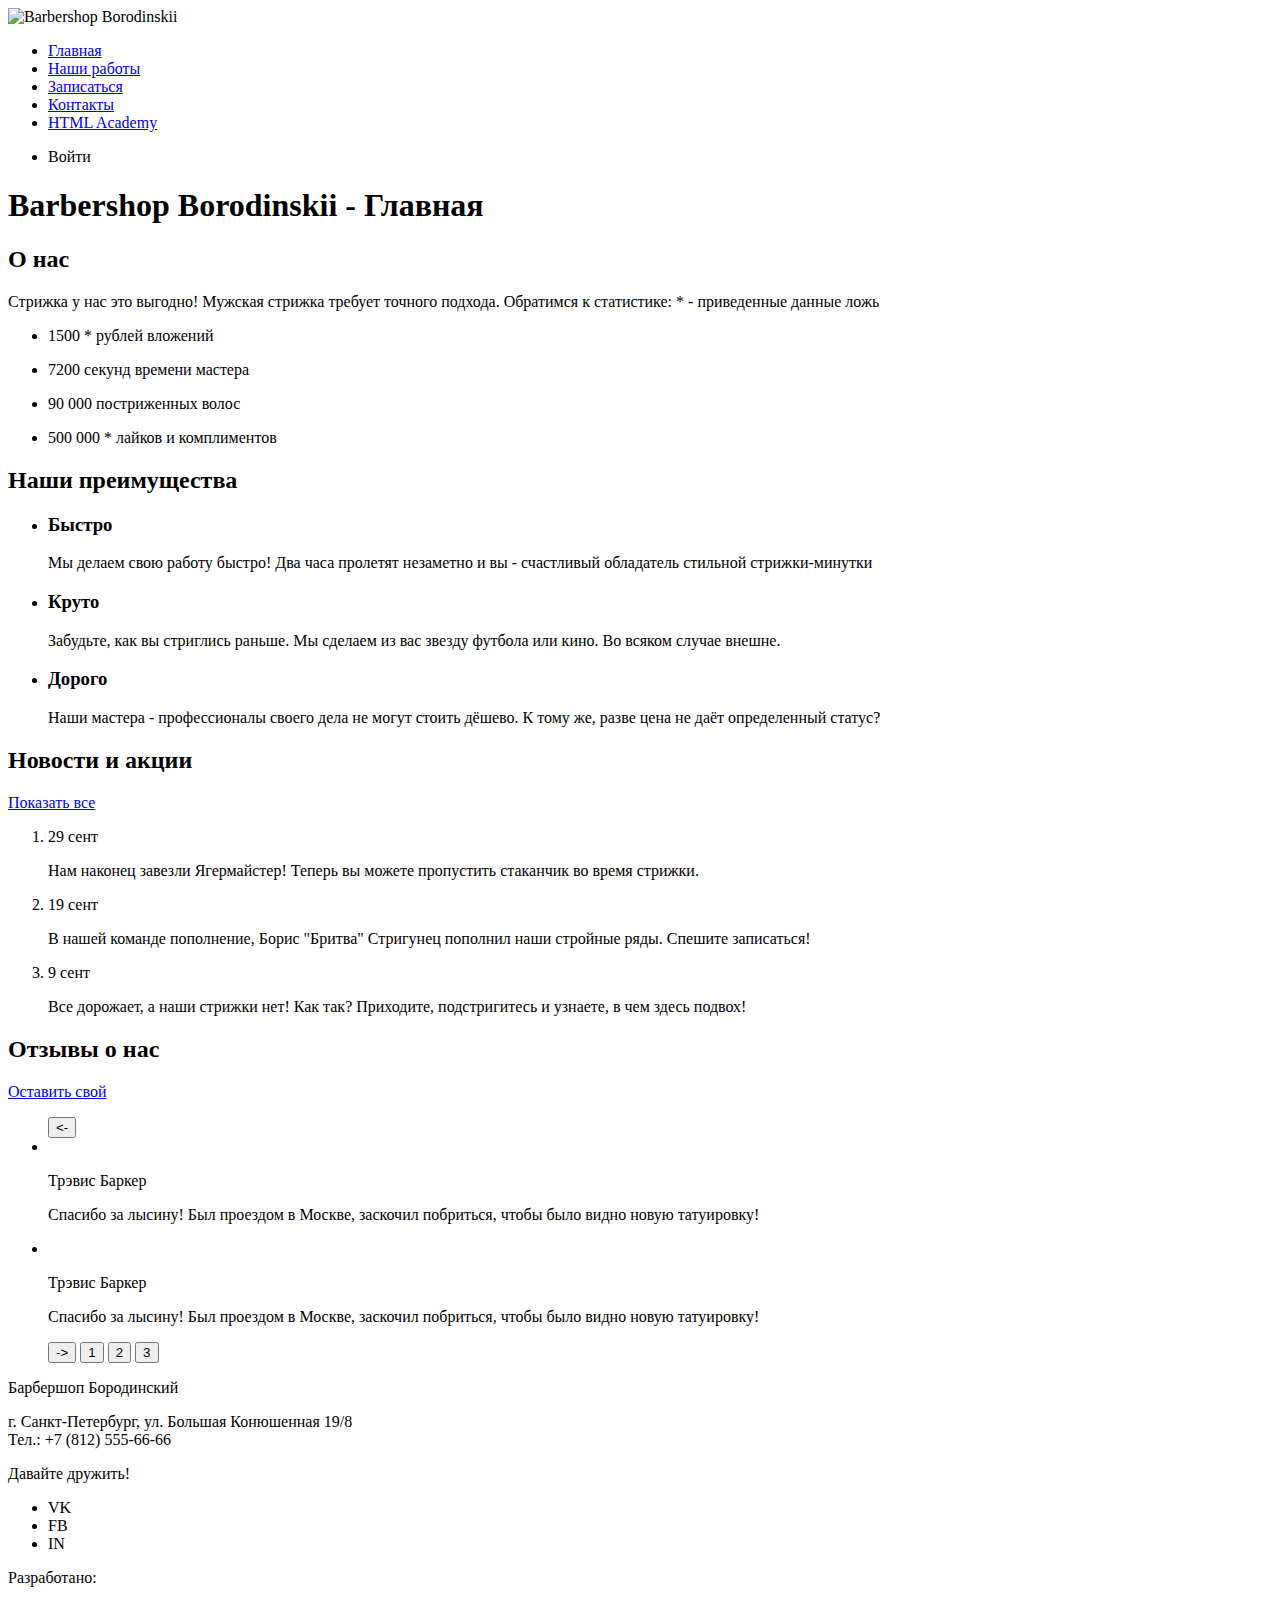
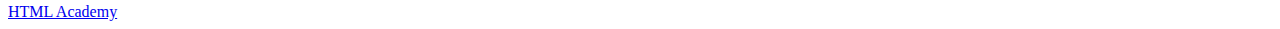
==== index.html @ 5738d39b "Add index.html with first markup" ====
<!DOCTYPE html>
<html lang="ru">
<head>
	<meta charset="UTF-8">
	<title>Barbershop Borodinskii</title>
</head>
<body>
	<header>
		<img src="logo.png" alt="Barbershop Borodinskii">
		<nav>
			<ul class="main-nav">
				<li class="main-nav__link--active">
					<a href="#">Главная</a>
				</li>
				<li class="main-nav__link">
					<a href="#">Наши работы</a>
				</li>
				<li class="main-nav__link">
					<a href="#">Записаться</a>
				</li>
				<li class="main-nav__link">
					<a href="#">Контакты</a>
				</li>
				<li class="main-nav__link">
					<a href="#">HTML Academy</a>
				</li>
			</ul>
			<ul class="user-nav">
				<li class="user-nav__link">
					Войти
				</li>
			</ul>
		</nav>
	</header>
	<main>
		<h1 class="visually-hidden">Barbershop Borodinskii - Главная</h1>
		<section class="about-us">
			<h2 class="visually-hidden">О нас</h2>
			<p>
				<span>Стрижка у нас это выгодно!</span>
				<span>Мужская стрижка требует точного подхода. Обратимся к статистике:</span>
				<span>* - приведенные данные ложь</span>
			</p>
			<ul class="about-us__list list">
				<li class="list__item">
					<p>
						<span>1500 *</span>
						<span>рублей вложений</span>
					</p>
				</li>
				<li class="list__item">
					<p>
						<span>7200</span>
						<span>секунд времени мастера</span>
					</p>
				</li>
				<li class="list__item">
					<p>
						<span>90 000</span>
						<span>постриженных волос</span>
					</p>
				</li>
				<li class="list__item">
					<p>
						<span>500 000 *</span>
						<span>лайков и комплиментов</span>
					</p>
				</li>
			</ul>
		</section>
		<section class="advantages">
			<h2 class="visually-hidden">Наши преимущества</h2>
			 <ul class="advantages-list">
			 	<li class="advantages-list__item">
			 		<h3 class="advantages-list__title">
			 			Быстро
			 		</h3>
			 		<p class="advantages-list__description">
			 			Мы делаем свою работу быстро! Два часа пролетят незаметно и вы - счастливый обладатель стильной стрижки-минутки
			 		</p>
			 	</li>
			 	<li class="advantages-list__item">
			 		<h3 class="advantages-list__title">
			 			Круто
			 		</h3>
			 		<p class="advantages-list__description">
			 			Забудьте, как вы стриглись раньше. Мы сделаем из вас звезду футбола или кино. Во всяком случае внешне.
			 		</p>
			 	</li>
			 	<li class="advantages-list__item">
			 		<h3 class="advantages-list__title">
			 			Дорого
			 		</h3>
			 		<p class="advantages-list__description">
			 			Наши мастера - профессионалы своего дела не могут стоить дёшево. К тому же, разве цена не даёт определенный статус?
			 		</p>
			 	</li>
			 </ul>
		</section>
		<section class="news">
			<h2 class="section-title">Новости и акции</h2>
			<a class="button-link" href="#">Показать все</a>
			<ol class="news-list">
				<li class="news-list__item news-item">
					<time datetime="2019-09-29">29 сент</time>
					<p class="news-item__description">Нам наконец завезли Ягермайстер! Теперь вы можете пропустить стаканчик во время стрижки.</p>
				</li>
				<li class="news-list__item news-item">
					<time datetime="2019-09-19">19 сент</time>
					<p class="news-item__description">В нашей команде пополнение, Борис "Бритва" Стригунец пополнил наши стройные ряды. Спешите записаться!</p>
				</li>
				<li class="news-list__item news-item">
					<time datetime="2019-09-09">9 сент</time>
					<p class="news-item__description">Все дорожает, а наши стрижки нет! Как так? Приходите, подстригитесь и узнаете, в чем здесь подвох!</p>
				</li>
			</ol>
		</section>
		<section class="reviews">
			<h2 class="section-title">Отзывы о нас</h2>
			<a class="button-link" href="#">Оставить свой</a>
			<ul class="reviews-list">
				<button class="reviews-list__back"><-</button>
				<li class="reviews-list__item review">
					<img class="review__picture" src="" alt="">
					<p class="review__name">Трэвис Баркер</p>
					<p class="review__text">Спасибо за лысину! Был проездом в Москве, заскочил побриться, чтобы было видно новую татуировку!</p>
				</li>
				<li class="reviews-list__item review">
					<img class="review__picture" src="" alt="">
					<p class="review__name">Трэвис Баркер</p>
					<p class="review__text">Спасибо за лысину! Был проездом в Москве, заскочил побриться, чтобы было видно новую татуировку!</p>
				</li>
				<button class="reviews-list__forward">-></button>
				<button class="reviews-list__point--active">1</button>
				<button class="reviews-list__point">2</button>
				<button class="reviews-list__point">3</button>
			</ul>
		</section>
	</main>
	<footer>
		<p class="footer__title">
			Барбершоп Бородинский
		</p>
		<p class="footer__address">
			г. Санкт-Петербург, ул. Большая Конюшенная 19/8<br>
			Тел.: +7 (812) 555-66-66
		</p>
		<p class="footer__follow-us">
			Давайте дружить!
		</p>
		<ul class="footer__social social">
			<li class="social__item social__item--vk">VK</li>
			<li class="social__item social__item--fb">FB</li>
			<li class="social__item social__item--in">IN</li>
		</ul>
		<p class="footer__copyright">
			Разработано:
		</p>
		<a class="footer__copyright-button" href="#">HTML Academy</a>
	</footer>
</body>
</html>
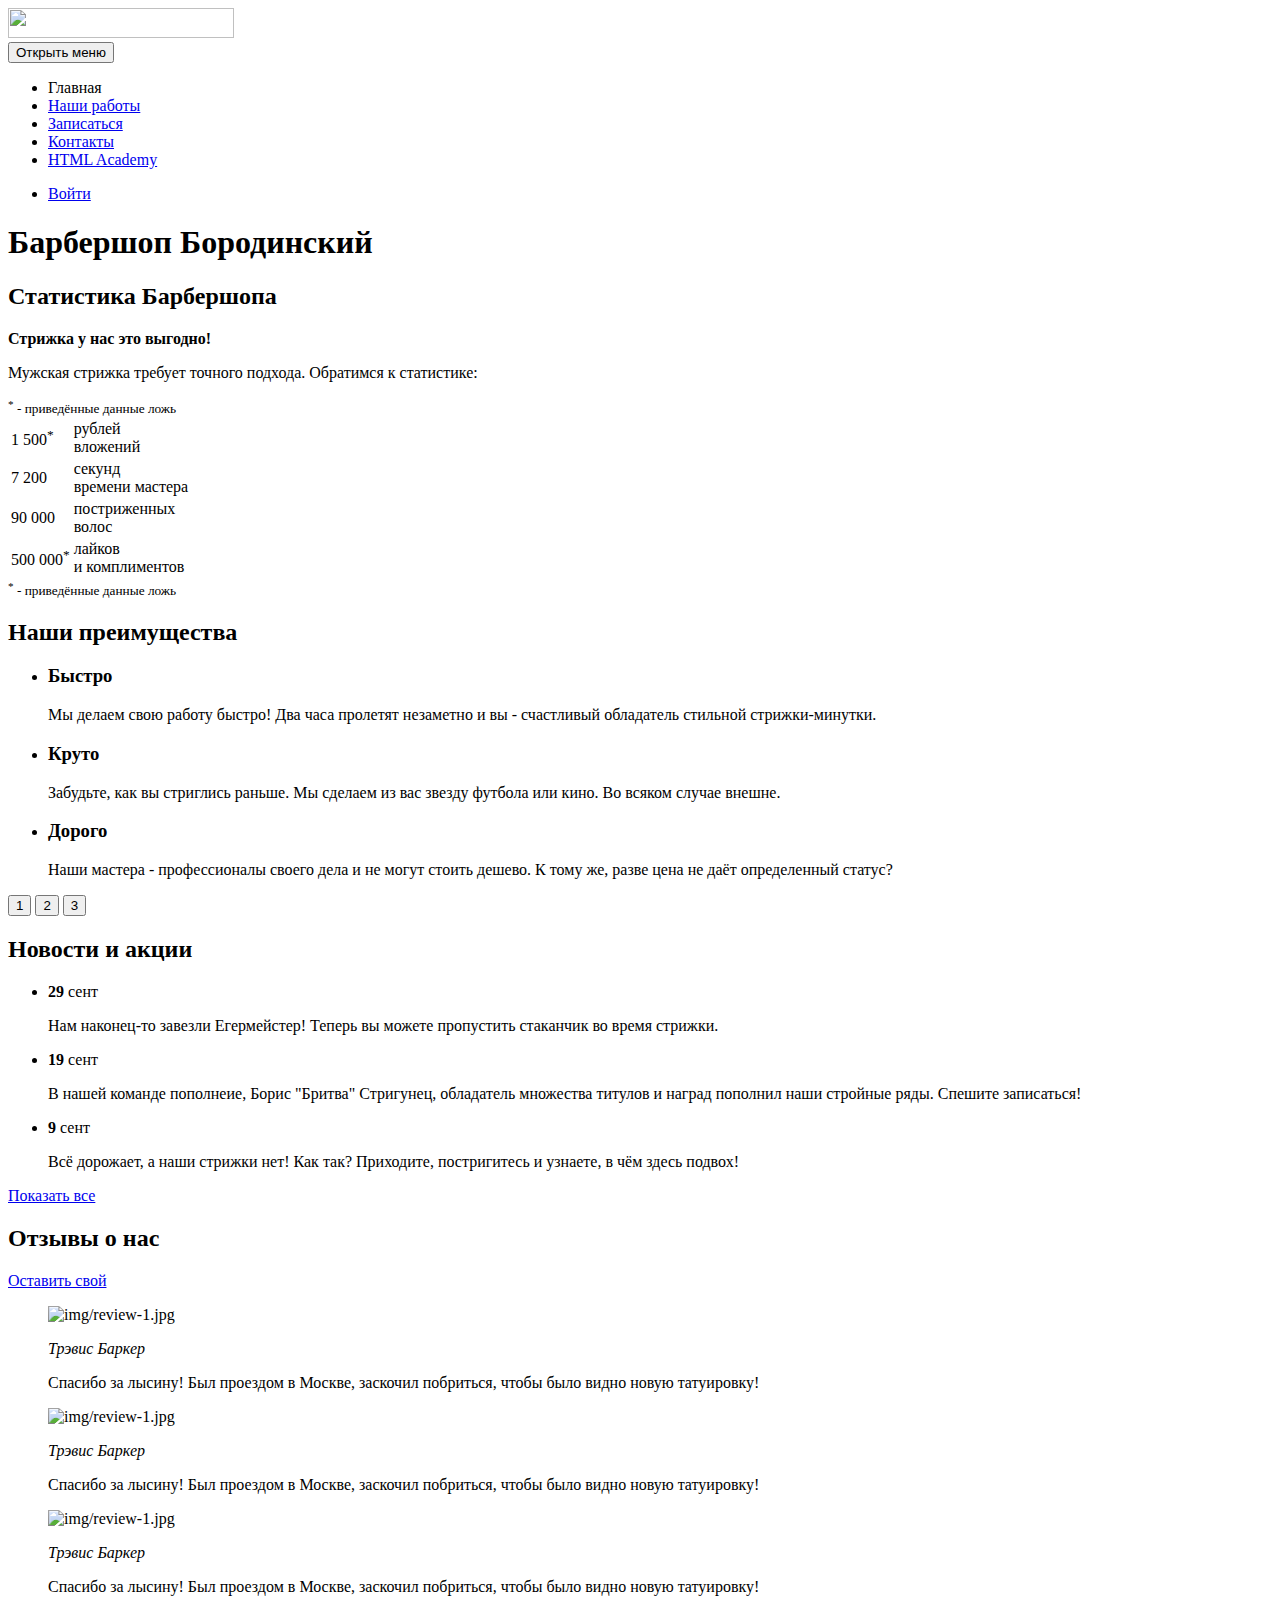
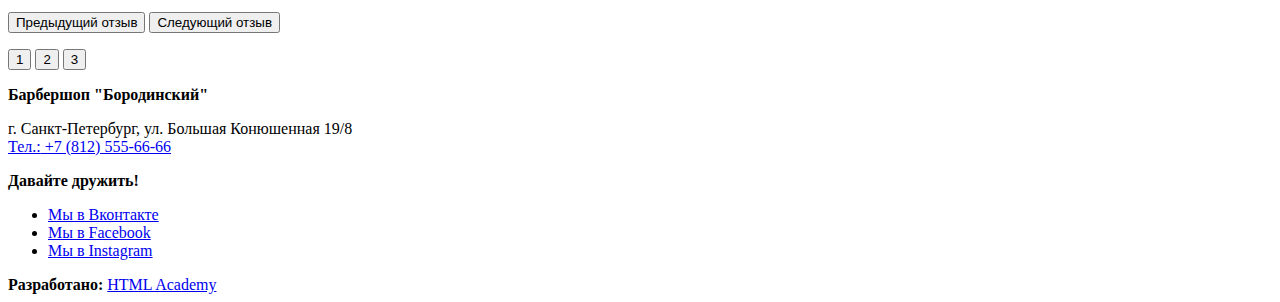
==== commit 46a8ab18: "Markup for index.html" ====
--- a/index.html
+++ b/index.html
@@ -2,161 +2,219 @@
 <html lang="ru">
 <head>
 	<meta charset="UTF-8">
-	<title>Barbershop Borodinskii</title>
+	<title>Document</title>
 </head>
 <body>
-	<header>
-		<img src="logo.png" alt="Barbershop Borodinskii">
-		<nav>
-			<ul class="main-nav">
-				<li class="main-nav__link--active">
-					<a href="#">Главная</a>
-				</li>
-				<li class="main-nav__link">
-					<a href="#">Наши работы</a>
-				</li>
-				<li class="main-nav__link">
-					<a href="#">Записаться</a>
-				</li>
-				<li class="main-nav__link">
-					<a href="#">Контакты</a>
-				</li>
-				<li class="main-nav__link">
-					<a href="#">HTML Academy</a>
-				</li>
-			</ul>
-			<ul class="user-nav">
-				<li class="user-nav__link">
-					Войти
-				</li>
-			</ul>
+	<header class="page-header">
+		<a class="page-header__logo">
+			<img src="img/logo.png" alt="" class="page-header__logo-image" width="226" height="30" alt="Барбершоп Бородинский">
+		</a>
+		<nav class="main-nav">
+			<button class="main-nav__toggle" type="button">Открыть меню</button>
+			<div class="main-nav__wrapper">
+				<ul class="main-nav__list site-list">
+					<li class="site-list__item site-list__item--active">
+						<a>Главная</a>
+					</li>
+					<li class="site-list__item">
+						<a href="photo.html">Наши работы</a>
+					</li>
+					<li class="site-list__item">
+						<a href="form.html">Записаться</a>
+					</li>
+					<li class="site-list__item">
+						<a href="#">Контакты</a>
+					</li>
+					<li class="site-list__item">
+						<a href="#">HTML Academy</a>
+					</li>
+				</ul>
+				<ul class="main-nav__list user-list">
+					<li class="user-list__item">
+						<a href="login.html" class="user-list__login">Войти</a>
+					</li>
+				</ul>
+			</div>
 		</nav>
 	</header>
-	<main>
-		<h1 class="visually-hidden">Barbershop Borodinskii - Главная</h1>
-		<section class="about-us">
-			<h2 class="visually-hidden">О нас</h2>
-			<p>
-				<span>Стрижка у нас это выгодно!</span>
-				<span>Мужская стрижка требует точного подхода. Обратимся к статистике:</span>
-				<span>* - приведенные данные ложь</span>
-			</p>
-			<ul class="about-us__list list">
-				<li class="list__item">
-					<p>
-						<span>1500 *</span>
-						<span>рублей вложений</span>
-					</p>
-				</li>
-				<li class="list__item">
-					<p>
-						<span>7200</span>
-						<span>секунд времени мастера</span>
-					</p>
-				</li>
-				<li class="list__item">
-					<p>
-						<span>90 000</span>
-						<span>постриженных волос</span>
-					</p>
-				</li>
-				<li class="list__item">
-					<p>
-						<span>500 000 *</span>
-						<span>лайков и комплиментов</span>
-					</p>
-				</li>
-			</ul>
+	<main class="page-main">
+		<h1 class="visually-hidden">Барбершоп Бородинский</h1>
+		<section class="stats">
+			<header class="stats__header">
+				<h2 class="visually-hidden">Статистика Барбершопа</h2>
+				<b class="stats__slogan">Стрижка у нас это выгодно!</b>
+				<p class="stats__intro">Мужская стрижка требует точного подхода. Обратимся к статистике:</p>
+				<small class="stats__legend stats__legend--top">
+					<sup>*</sup> - приведённые данные ложь
+				</small>
+			</header>
+			<table class="stats__list">
+				<tr>
+					<td class="stats__value">
+						1 500<sup>*</sup>
+					</td>
+					<td class="stats__field">
+						рублей<br> вложений
+					</td>
+				</tr>
+				<tr>
+					<td class="stats__value">
+						7 200
+					</td>
+					<td class="stats__field">
+						секунд<br> времени мастера
+					</td>
+				</tr>
+				<tr>
+					<td class="stats__value">
+						90 000
+					</td>
+					<td class="stats__field">
+						постриженных<br> волос
+					</td>
+				</tr>
+				<tr>
+					<td class="stats__value">
+						500 000<sup>*</sup>
+					</td>
+					<td class="stats__field">
+						лайков<br> и комплиментов
+					</td>
+				</tr>
+			</table>
+			<small class="stats__legend stats__legend--bottom">
+					<sup>*</sup> - приведённые данные ложь
+				</small>
 		</section>
 		<section class="advantages">
-			<h2 class="visually-hidden">Наши преимущества</h2>
-			 <ul class="advantages-list">
-			 	<li class="advantages-list__item">
-			 		<h3 class="advantages-list__title">
-			 			Быстро
-			 		</h3>
-			 		<p class="advantages-list__description">
-			 			Мы делаем свою работу быстро! Два часа пролетят незаметно и вы - счастливый обладатель стильной стрижки-минутки
-			 		</p>
-			 	</li>
-			 	<li class="advantages-list__item">
-			 		<h3 class="advantages-list__title">
-			 			Круто
-			 		</h3>
-			 		<p class="advantages-list__description">
-			 			Забудьте, как вы стриглись раньше. Мы сделаем из вас звезду футбола или кино. Во всяком случае внешне.
-			 		</p>
-			 	</li>
-			 	<li class="advantages-list__item">
-			 		<h3 class="advantages-list__title">
-			 			Дорого
-			 		</h3>
-			 		<p class="advantages-list__description">
-			 			Наши мастера - профессионалы своего дела не могут стоить дёшево. К тому же, разве цена не даёт определенный статус?
-			 		</p>
-			 	</li>
-			 </ul>
+			<div class="advantages__wrapper slider">
+				<h2 class="visually-hidden">Наши преимущества</h2>
+				<ul class="advantages__list slider__list">
+					<li class="advantages__item advantages__item--fast slider__item">
+						<h3 class="advantages__title">
+							Быстро
+						</h3>
+						<p class="advantages__description">
+							Мы делаем свою работу быстро! Два часа пролетят незаметно и вы - счастливый обладатель стильной стрижки-минутки.
+						</p>
+					</li>
+					<li class="advantages__item advantages__item--cool slider__item">
+						<h3 class="advantages__title">
+							Круто
+						</h3>
+						<p class="advantages__description">
+							Забудьте, как вы стриглись раньше. Мы сделаем из вас звезду футбола или кино. Во всяком случае внешне.
+						</p>
+					</li>
+					<li class="advantages__item advantages__item--price slider__item">
+						<h3 class="advantages__title">
+							Дорого
+						</h3>
+						<p class="advantages__description">
+							Наши мастера - профессионалы своего дела и не могут стоить дешево. К тому же, разве цена не даёт определенный статус?
+						</p>
+					</li>
+				</ul>
+				<p class="advantages__toggles slider__toggles">
+					<button class="slider__toggle" type="button">1</button>
+					<button class="slider__toggle" type="button">2</button>
+					<button class="slider__toggle" type="button">3</button>
+				</p>
+			</div>
 		</section>
 		<section class="news">
-			<h2 class="section-title">Новости и акции</h2>
-			<a class="button-link" href="#">Показать все</a>
-			<ol class="news-list">
-				<li class="news-list__item news-item">
-					<time datetime="2019-09-29">29 сент</time>
-					<p class="news-item__description">Нам наконец завезли Ягермайстер! Теперь вы можете пропустить стаканчик во время стрижки.</p>
-				</li>
-				<li class="news-list__item news-item">
-					<time datetime="2019-09-19">19 сент</time>
-					<p class="news-item__description">В нашей команде пополнение, Борис "Бритва" Стригунец пополнил наши стройные ряды. Спешите записаться!</p>
-				</li>
-				<li class="news-list__item news-item">
-					<time datetime="2019-09-09">9 сент</time>
-					<p class="news-item__description">Все дорожает, а наши стрижки нет! Как так? Приходите, подстригитесь и узнаете, в чем здесь подвох!</p>
-				</li>
-			</ol>
+			<div class="news__wrapper">
+				<h2 class="news__title">Новости и акции</h2>
+				<ul class="news__list">
+					<li class="news__item">
+						<time class="news__date" datetime="2019-09-29">
+							<b class="news__day">29</b> сент
+						</time>
+						<p class="news__text">Нам наконец-то завезли Егермейстер! Теперь вы можете пропустить стаканчик во время стрижки.</p>
+					</li>
+					<li class="news__item">
+						<time class="news__date" datetime="2019-09-19">
+							<b class="news__day">19</b> сент
+						</time>
+						<p class="news__text">В нашей команде пополнеие, Борис "Бритва" Стригунец, обладатель множества титулов и наград пополнил наши стройные ряды. Спешите записаться!</p>
+					</li>
+					<li class="news__item">
+						<time class="news__date" datetime="2019-09-09">
+							<b class="news__day">9</b> сент
+						</time>
+						<p class="news__text">Всё дорожает, а наши стрижки нет! Как так? Приходите, постригитесь и узнаете, в чём здесь подвох!</p>
+					</li>
+				</ul>
+				<a href="#" class="news__to-all button">Показать все</a>
+			</div>
 		</section>
 		<section class="reviews">
-			<h2 class="section-title">Отзывы о нас</h2>
-			<a class="button-link" href="#">Оставить свой</a>
-			<ul class="reviews-list">
-				<button class="reviews-list__back"><-</button>
-				<li class="reviews-list__item review">
-					<img class="review__picture" src="" alt="">
-					<p class="review__name">Трэвис Баркер</p>
-					<p class="review__text">Спасибо за лысину! Был проездом в Москве, заскочил побриться, чтобы было видно новую татуировку!</p>
-				</li>
-				<li class="reviews-list__item review">
-					<img class="review__picture" src="" alt="">
-					<p class="review__name">Трэвис Баркер</p>
-					<p class="review__text">Спасибо за лысину! Был проездом в Москве, заскочил побриться, чтобы было видно новую татуировку!</p>
-				</li>
-				<button class="reviews-list__forward">-></button>
-				<button class="reviews-list__point--active">1</button>
-				<button class="reviews-list__point">2</button>
-				<button class="reviews-list__point">3</button>
-			</ul>
+			<div class="reviews__wrapper slider">
+				<h2 class="reviews__title">Отзывы о нас</h2>
+				<a href="#" class="reviews__write button">Оставить свой</a>
+				<div class="reviews__list slider__list">
+					<blockquote class="reviews__item slider__item">
+						<p class="reviews__author-picture">
+							<img src="" alt="img/review-1.jpg" class="reviews__author-image" width="50" height="33" alt="Фото Трэвиса Баркера">
+						</p>
+						<cite class="reviews__author-name">Трэвис Баркер</cite>
+						<p class="reviews__text">Спасибо за лысину! Был проездом в Москве, заскочил побриться, чтобы было видно новую татуировку!</p>
+					</blockquote>
+					<blockquote class="reviews__item slider__item">
+						<p class="reviews__author-picture">
+							<img src="" alt="img/review-1.jpg" class="reviews__author-image" width="50" height="33" alt="Фото Трэвиса Баркера">
+						</p>
+						<cite class="reviews__author-name">Трэвис Баркер</cite>
+						<p class="reviews__text">Спасибо за лысину! Был проездом в Москве, заскочил побриться, чтобы было видно новую татуировку!</p>
+					</blockquote>
+					<blockquote class="reviews__item slider__item">
+						<p class="reviews__author-picture">
+							<img src="" alt="img/review-1.jpg" class="reviews__author-image" width="50" height="33" alt="Фото Трэвиса Баркера">
+						</p>
+						<cite class="reviews__author-name">Трэвис Баркер</cite>
+						<p class="reviews__text">Спасибо за лысину! Был проездом в Москве, заскочил побриться, чтобы было видно новую татуировку!</p>
+					</blockquote>
+					<button class="reviews__prev" type="button">Предыдущий отзыв</button>
+					<button class="reviews__next" type="button">Следующий отзыв</button>
+				</div>
+				<p class="reviews__toggles slider__toggles">
+					<button class="slider__toggle" type="button">1</button>
+					<button class="slider__toggle" type="button">2</button>
+					<button class="slider__toggle" type="button">3</button>
+				</p>
+			</div>
 		</section>
 	</main>
-	<footer>
-		<p class="footer__title">
-			Барбершоп Бородинский
-		</p>
-		<p class="footer__address">
-			г. Санкт-Петербург, ул. Большая Конюшенная 19/8<br>
-			Тел.: +7 (812) 555-66-66
-		</p>
-		<p class="footer__follow-us">
-			Давайте дружить!
-		</p>
-		<ul class="footer__social social">
-			<li class="social__item social__item--vk">VK</li>
-			<li class="social__item social__item--fb">FB</li>
-			<li class="social__item social__item--in">IN</li>
-		</ul>
-		<p class="footer__copyright">
-			Разработано:
-		</p>
-		<a class="footer__copyright-button" href="#">HTML Academy</a>
+	<footer class="page-footer">
+		<div class="page-footer__wrapper">
+			<div class="page-footer__contacts contacts">
+				<b class="contacts__title">Барбершоп "Бородинский"</b>
+				<p class="contacts_text">
+					г. Санкт-Петербург, ул. Большая Конюшенная 19/8<br>
+					<a href="tel:+78125556666" class="contacts__phone">
+						<span class="contacts__phone-mobile">Тел.:</span> +7 (812) 555-66-66
+					</a>
+				</p>
+			</div>
+			<div class="page-footer__social social">
+				<b class="social__title">Давайте дружить!</b>
+				<ul class="social__list">
+					<li class="social__item">
+						<a href="#" class="social__link social__link--vkontakte">Мы в Вконтакте</a>
+					</li>
+					<li class="social__item">
+						<a href="#" class="social__link social__link--facebook">Мы в Facebook</a>
+					</li>
+					<li class="social__item">
+						<a href="#" class="social__link social__link--instagram">Мы в Instagram</a>
+					</li>
+				</ul>
+			</div>
+			<div class="page-footer__copyright copyright">
+				<b class="copyright__text">Разработано:</b>
+				<a href="#" class="button copyright__link">HTML Academy</a>
+			</div>
+		</div>
 	</footer>
 </body>
 </html>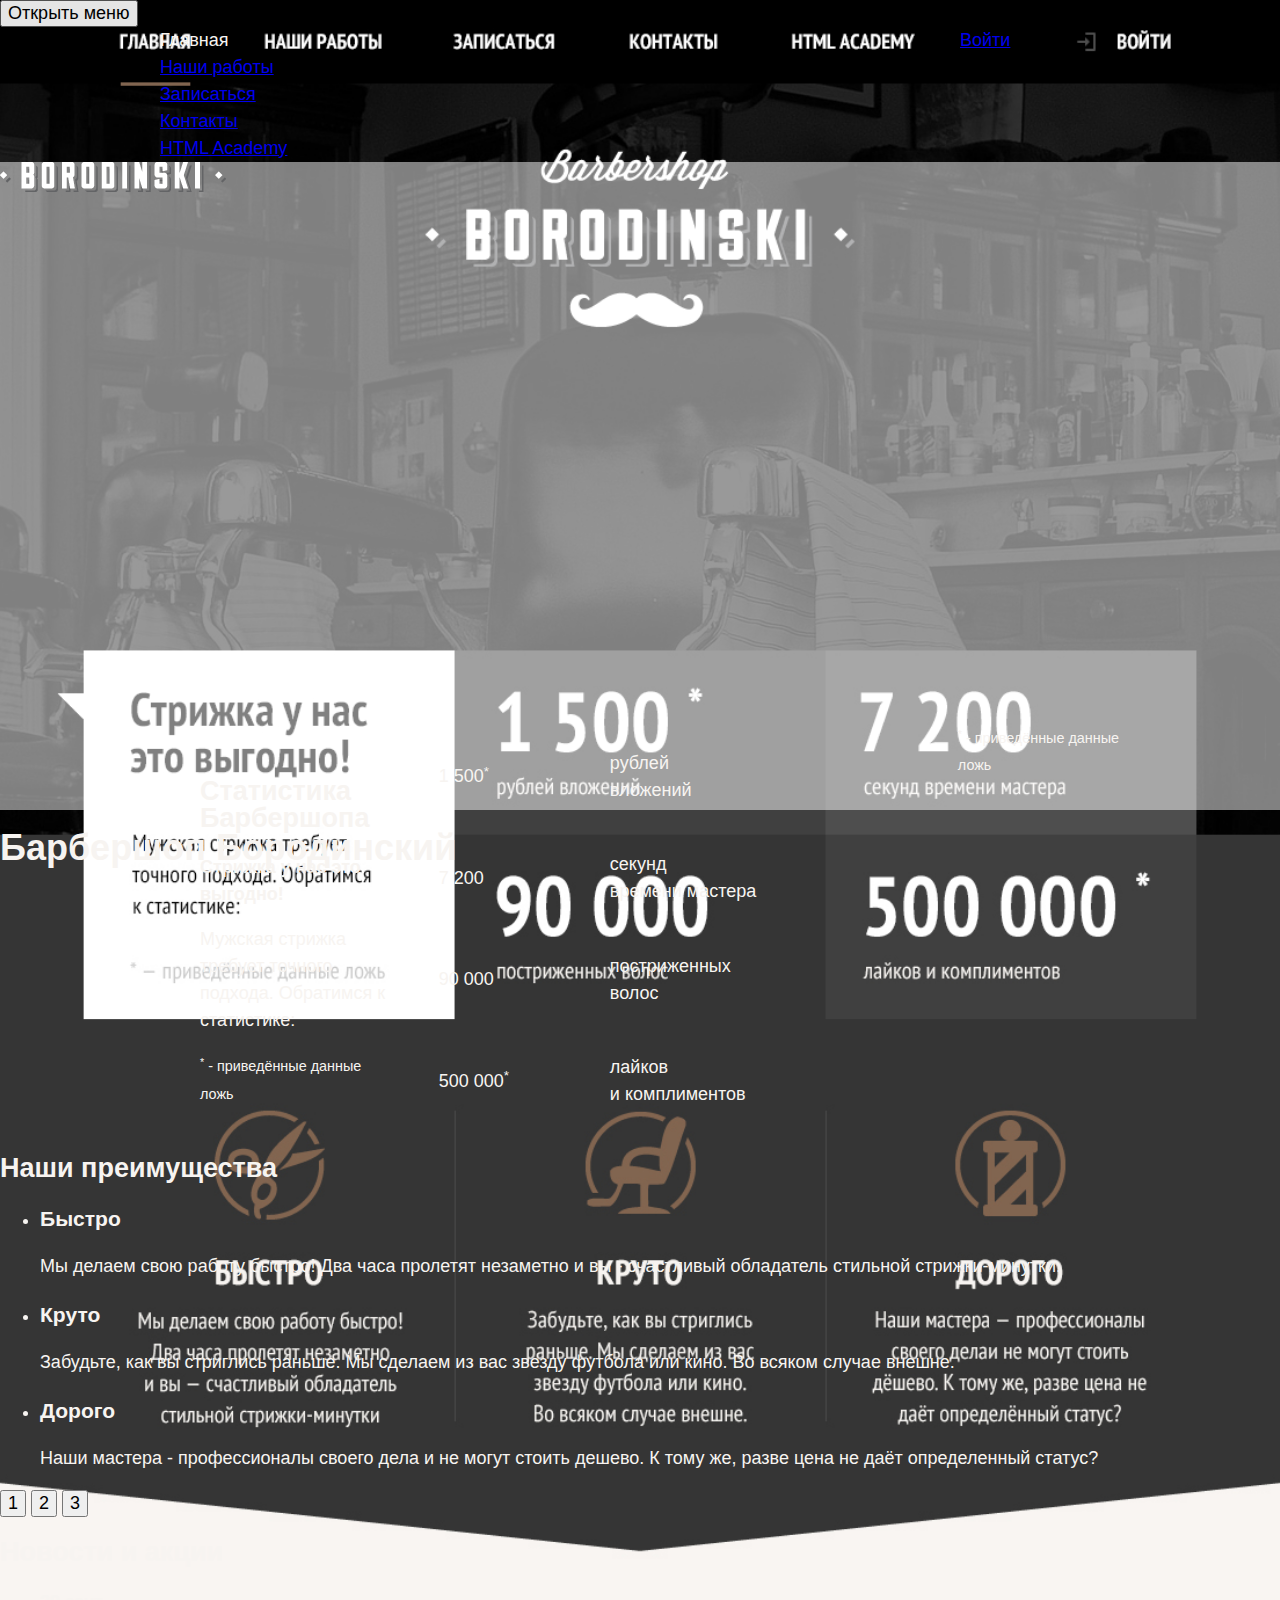
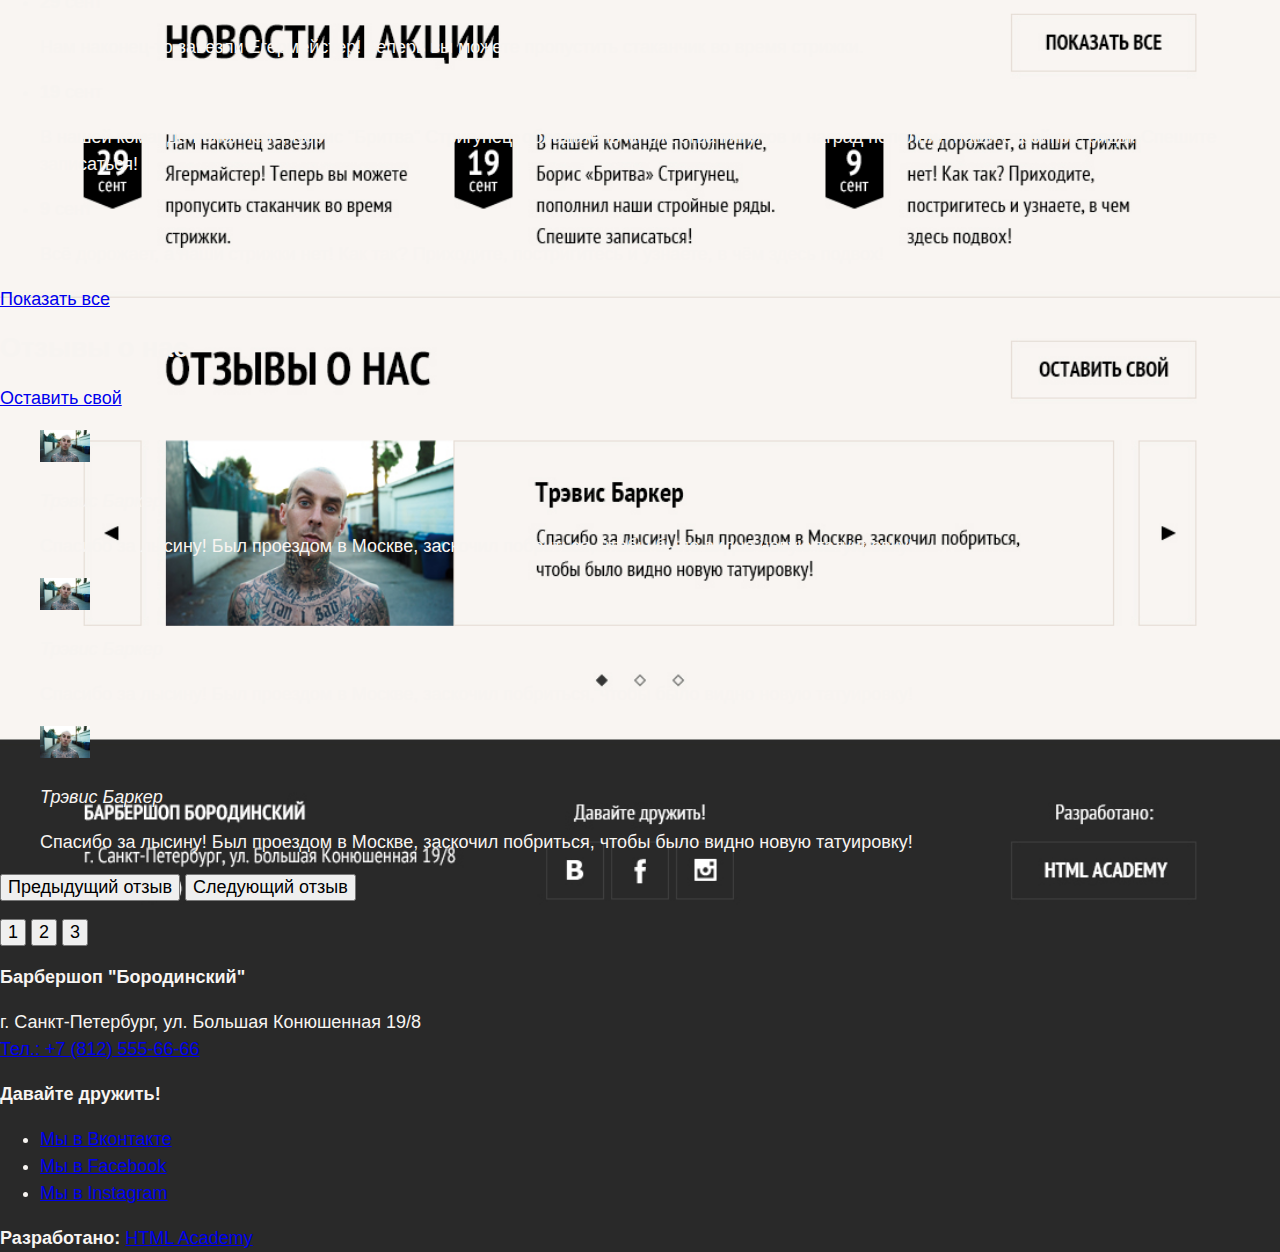
==== commit c28d7ce3: "Refresh: add first layout in index.html with SASS" ====
--- a/index.html
+++ b/index.html
@@ -3,11 +3,15 @@
 <head>
 	<meta charset="UTF-8">
 	<title>Document</title>
+	<meta name="viewport" content="width=device-width, initial-scale=1.0">
+	<meta name="format-detection" content="telephone=no">
+	<link rel="stylesheet" href="css/style.css">
+	<link rel="stylesheet" href="css/normalize.css">
 </head>
 <body>
 	<header class="page-header">
 		<a class="page-header__logo">
-			<img src="img/logo.png" alt="" class="page-header__logo-image" width="226" height="30" alt="Барбершоп Бородинский">
+			<img class="page-header__logo-image" src="img/logotype-mobile.png" width="226" height="30" alt="Барбершоп Бородинский">
 		</a>
 		<nav class="main-nav">
 			<button class="main-nav__toggle" type="button">Открыть меню</button>
@@ -155,21 +159,21 @@
 				<div class="reviews__list slider__list">
 					<blockquote class="reviews__item slider__item">
 						<p class="reviews__author-picture">
-							<img src="" alt="img/review-1.jpg" class="reviews__author-image" width="50" height="33" alt="Фото Трэвиса Баркера">
+							<img class="reviews__author-image" src="img/review-1.jpg" width="50" height="33" alt="Фото Трэвиса Баркера">
 						</p>
 						<cite class="reviews__author-name">Трэвис Баркер</cite>
 						<p class="reviews__text">Спасибо за лысину! Был проездом в Москве, заскочил побриться, чтобы было видно новую татуировку!</p>
 					</blockquote>
 					<blockquote class="reviews__item slider__item">
 						<p class="reviews__author-picture">
-							<img src="" alt="img/review-1.jpg" class="reviews__author-image" width="50" height="33" alt="Фото Трэвиса Баркера">
+							<img class="reviews__author-image" src="img/review-1.jpg" width="50" height="33" alt="Фото Трэвиса Баркера">
 						</p>
 						<cite class="reviews__author-name">Трэвис Баркер</cite>
 						<p class="reviews__text">Спасибо за лысину! Был проездом в Москве, заскочил побриться, чтобы было видно новую татуировку!</p>
 					</blockquote>
 					<blockquote class="reviews__item slider__item">
 						<p class="reviews__author-picture">
-							<img src="" alt="img/review-1.jpg" class="reviews__author-image" width="50" height="33" alt="Фото Трэвиса Баркера">
+							<img class="reviews__author-image" src="img/review-1.jpg" width="50" height="33" alt="Фото Трэвиса Баркера">
 						</p>
 						<cite class="reviews__author-name">Трэвис Баркер</cite>
 						<p class="reviews__text">Спасибо за лысину! Был проездом в Москве, заскочил побриться, чтобы было видно новую татуировку!</p>
--- a/css/style.css
+++ b/css/style.css
@@ -0,0 +1,163 @@
+body {
+  min-width: 320px;
+  margin: 0;
+  padding: 0;
+  font-size: 18px;
+  line-height: 27px;
+  font-family: "Arial", sans-serif;
+  color: #f7f4f1;
+  font-style: normal;
+  background-color: #292929;
+}
+
+body img {
+  max-width: 100%;
+  height: auto;
+}
+
+body {
+  background: #292929 url("../img/bb-mobile.jpg") no-repeat 50% 0;
+}
+
+@media (min-width: 768px) {
+  body {
+    background: #292929 url("../img/bb-tablet.jpg") no-repeat 50% 0;
+  }
+}
+
+@media (min-width: 1200px) {
+  body {
+    background: #292929 url("../img/bb-desktop.jpg") no-repeat 50% 0;
+    background-size: 1391px auto;
+  }
+}
+
+.page-header {
+  display: -webkit-box;
+  display: -ms-flexbox;
+  display: flex;
+  -webkit-box-orient: vertical;
+  -webkit-box-direction: normal;
+      -ms-flex-direction: column;
+          flex-direction: column;
+}
+
+.page-header__logo {
+  height: 85px;
+}
+
+@media (min-width: 768px) {
+  .page-header__logo {
+    -webkit-box-ordinal-group: 3;
+        -ms-flex-order: 2;
+            order: 2;
+    height: 400px;
+  }
+}
+
+@media (min-width: 1200px) {
+  .page-header__logo {
+    height: 648px;
+  }
+}
+
+.page-header, .page-header__logo {
+  outline: none;
+  background: transparent;
+}
+
+.page-header::before, .page-header__logo::before {
+  display: none;
+}
+
+.page-header__logo {
+  background-color: rgba(255, 255, 255, 0.5);
+}
+
+.main-nav {
+  width: 320px;
+  margin: 0 auto;
+}
+
+.main-nav__list {
+  margin: 0;
+  padding: 0;
+  list-style: none;
+}
+
+@media (min-width: 768px) {
+  .main-nav {
+    width: auto;
+    margin: 0;
+  }
+  .main-nav__wrapper {
+    display: -webkit-box;
+    display: -ms-flexbox;
+    display: flex;
+    -webkit-box-pack: justify;
+        -ms-flex-pack: justify;
+            justify-content: space-between;
+    width: 640px;
+    margin: 0 auto;
+  }
+  .site-list {
+    width: 570px;
+  }
+  .user-list {
+    width: 60px;
+  }
+}
+
+@media (min-width: 1200px) {
+  .main-nav__wrapper {
+    width: 960px;
+  }
+  .site-list {
+    width: 780px;
+  }
+  .user-list {
+    width: 160px;
+  }
+}
+
+.stats {
+  width: 320px;
+  margin: 0 auto;
+}
+
+.stats__header {
+  padding: 30px 40px 25px;
+}
+
+.stats__list {
+  width: 100%;
+}
+
+@media (min-width: 768px) {
+  .stats {
+    width: 640px;
+    margin-top: -185px;
+  }
+  __list {
+    display: -webkit-box;
+    display: -ms-flexbox;
+    display: flex;
+  }
+}
+
+@media (min-width: 1200px) {
+  .stats {
+    display: -webkit-box;
+    display: -ms-flexbox;
+    display: flex;
+    width: 960px;
+    margin-top: -160px;
+  }
+  .stats__header {
+    width: 240px;
+  }
+  .stats__list {
+    width: 640px;
+  }
+}
+/*# sourceMappingURL=style.css.map */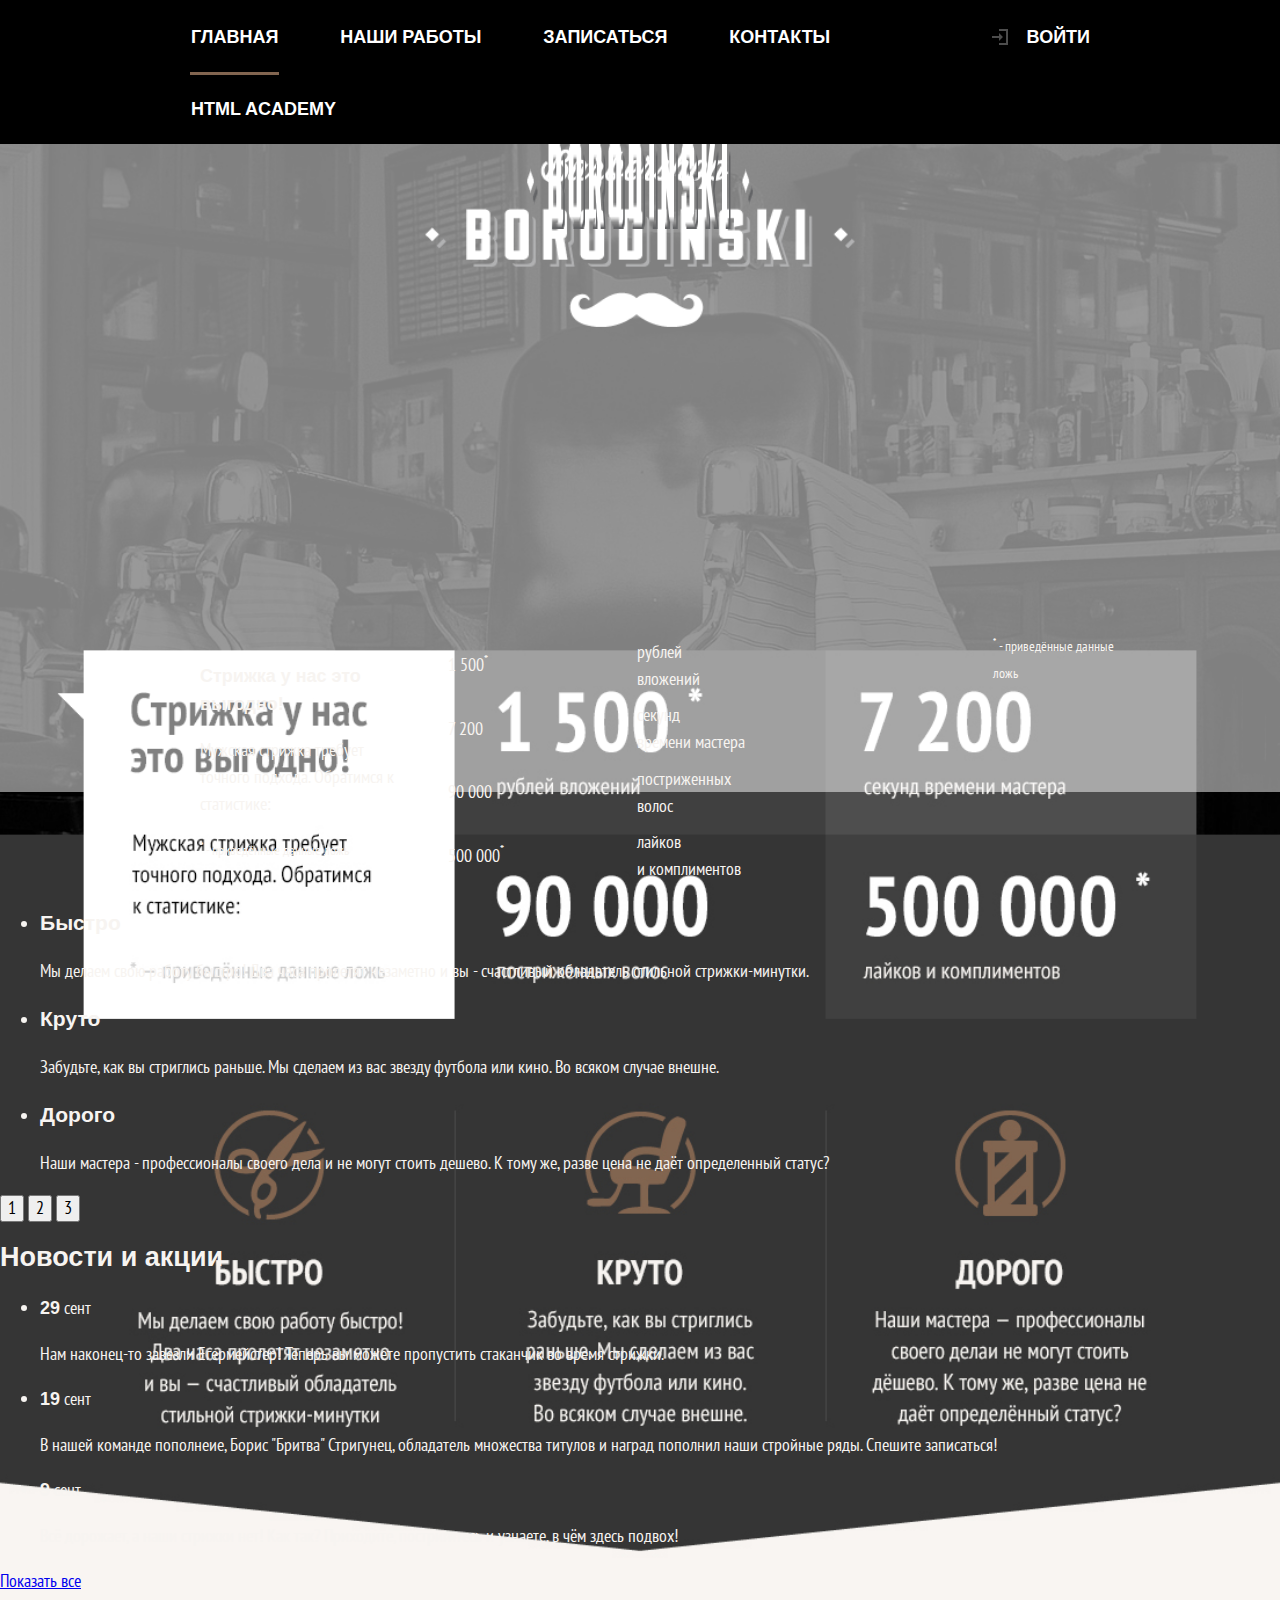
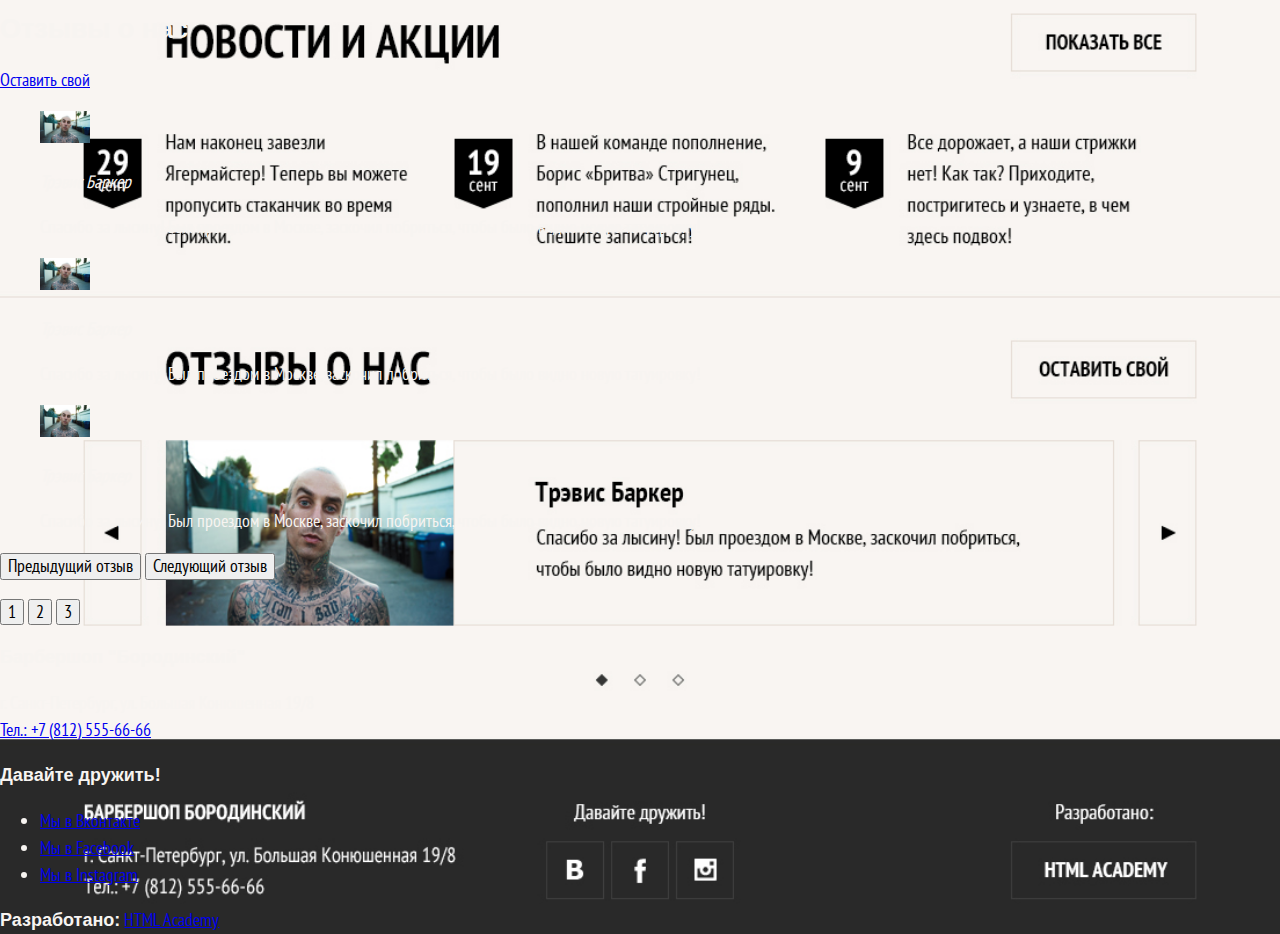
==== commit 0a4c8bce: "Adaptive layout of decorative elements in index.html" ====
--- a/index.html
+++ b/index.html
@@ -13,8 +13,8 @@
 		<a class="page-header__logo">
 			<img class="page-header__logo-image" src="img/logotype-mobile.png" width="226" height="30" alt="Барбершоп Бородинский">
 		</a>
-		<nav class="main-nav">
-			<button class="main-nav__toggle" type="button">Открыть меню</button>
+		<nav class="main-nav main-nav--closed main-nav--nojs">
+			<button class="main-nav__toggle" type="button"><span class="visually-hidden">Открыть меню</span></button>
 			<div class="main-nav__wrapper">
 				<ul class="main-nav__list site-list">
 					<li class="site-list__item site-list__item--active">
@@ -35,7 +35,13 @@
 				</ul>
 				<ul class="main-nav__list user-list">
 					<li class="user-list__item">
-						<a href="login.html" class="user-list__login">Войти</a>
+						<a href="login.html" class="user-list__login">
+							<svg class="user-list__login-icon" width="16" height="16" xmlns="http://www.w3.org/2000/svg" viewBox="0 0 16 16">
+							<polygon points="0 7 7.01 7 7.01 4.06 10.96 8.01 7.01 11.91 7.01 9.06 0 9.02 0 7"/>
+							<polygon points="7.01 0 7.01 2 14.03 2 14.03 13.99 7.01 13.99 7.01 16 16 16 16 0 7.01 0"/>
+							</svg>
+							Войти
+						</a>
 					</li>
 				</ul>
 			</div>
@@ -220,5 +226,6 @@
 			</div>
 		</div>
 	</footer>
+	<script src="js/script.js"></script>
 </body>
 </html>--- a/css/style.css
+++ b/css/style.css
@@ -1,18 +1,46 @@
+@font-face {
+  font-weight: normal;
+  font-family: "PT Sans Narrow";
+  font-style: normal;
+  src: url("../fonts/PTSansNarrow.woff2") format("woff2"), url("../fonts/PTSansNarrow.woff") format("woff");
+}
+
+@font-face {
+  font-weight: bold;
+  font-family: "PT Sans Narrow";
+  font-style: normal;
+  src: url("../fonts/PTSansNarrowBold.woff2") format("woff2"), url("../fonts/PTSansNarrowBold.woff") format("woff");
+}
+
 body {
   min-width: 320px;
   margin: 0;
   padding: 0;
   font-size: 18px;
   line-height: 27px;
-  font-family: "Arial", sans-serif;
+  font-family: "PT Sans Narrow", "Arial", sans-serif;
   color: #f7f4f1;
   font-style: normal;
   background-color: #292929;
 }
 
-body img {
+img {
   max-width: 100%;
   height: auto;
+}
+
+.visually-hidden:not(:focus):not(:active) {
+  position: absolute;
+  width: 1px;
+  height: 1px;
+  margin: -1px;
+  border: 0;
+  padding: 0;
+  white-space: nowrap;
+  -webkit-clip-path: inset(100%);
+          clip-path: inset(100%);
+  clip: rect 0 0 0 0;
+  overflow: hidden;
 }
 
 body {
@@ -44,6 +72,12 @@
 
 .page-header__logo {
   height: 85px;
+  text-align: center;
+}
+
+.page-header__logo img {
+  width: 226px;
+  height: 85px;
 }
 
 @media (min-width: 768px) {
@@ -75,8 +109,78 @@
 }
 
 .main-nav {
+  position: relative;
   width: 320px;
+  min-height: 51px;
   margin: 0 auto;
+  background-color: #826550;
+}
+
+.main-nav__toggle {
+  position: absolute;
+  top: 0;
+  right: 0;
+  z-index: 2;
+  display: block;
+  width: 70px;
+  height: 50px;
+  background-color: #6a4d38;
+  cursor: pointer;
+  border: none;
+}
+
+.main-nav__toggle:hover, .main-nav__toggle:active {
+  background-color: #624530;
+}
+
+.main-nav--closed .main-nav__toggle::before {
+  content: "";
+  position: absolute;
+  top: 15px;
+  left: 17px;
+  width: 36px;
+  height: 2px;
+  background-color: #ffffff;
+  -webkit-box-shadow: 0 8px 0 0 #ffffff, 0 16px 0 0 #ffffff;
+          box-shadow: 0 8px 0 0 #ffffff, 0 16px 0 0 #ffffff;
+}
+
+.main-nav--closed .main-nav__toggle:active::before {
+  background-color: rgba(255, 255, 255, 0.3);
+  -webkit-box-shadow: 0 8px 0 0 rgba(255, 255, 255, 0.3), 0 16px 0 0 rgba(255, 255, 255, 0.3);
+          box-shadow: 0 8px 0 0 rgba(255, 255, 255, 0.3), 0 16px 0 0 rgba(255, 255, 255, 0.3);
+}
+
+.main-nav--opened .main-nav__toggle {
+  top: 0;
+  right: auto;
+  left: 0;
+}
+
+.main-nav--opened .main-nav__toggle::before, .main-nav--opened .main-nav__toggle::after {
+  content: "";
+  position: absolute;
+  top: 24px;
+  left: 18px;
+  width: 36px;
+  height: 2px;
+  background-color: #ffffff;
+}
+
+.main-nav--opened .main-nav__toggle::before {
+  -webkit-transform: rotate(45deg);
+          transform: rotate(45deg);
+  -webkit-box-shadow: none;
+          box-shadow: none;
+}
+
+.main-nav--opened .main-nav__toggle::after {
+  -webkit-transform: rotate(-45deg);
+          transform: rotate(-45deg);
+}
+
+.main-nav--opened .main-nav__toggle:active::before, .main-nav--opened .main-nav__toggle:active::after {
+  background-color: rgba(255, 255, 255, 0.3);
 }
 
 .main-nav__list {
@@ -85,10 +189,67 @@
   list-style: none;
 }
 
+@media (max-width: 767px) {
+  .main-nav--closed .site-list__item {
+    display: none;
+  }
+  .main-nav--closed .site-list__item--active {
+    display: block;
+  }
+  .main-nav--closed .site-list__item--active a {
+    padding-right: 70px;
+    padding-left: 70px;
+    text-align: center;
+  }
+  .main-nav--closed .user-list__item {
+    display: none;
+  }
+  .main-nav--opened .main-nav__wrapper {
+    position: absolute;
+    top: 0;
+    right: 0;
+    left: 70px;
+    z-index: 10;
+    min-height: 80vh;
+    background-color: #6a4d38;
+  }
+  .main-nav--opened .main-nav__wrapper::before {
+    content: "";
+    position: absolute;
+    top: 0;
+    left: 0;
+    z-index: 2;
+    width: 7px;
+    height: 100%;
+    -webkit-box-shadow: inset 4px 0 7px -2px rgba(0, 0, 0, 0.4);
+            box-shadow: inset 4px 0 7px -2px rgba(0, 0, 0, 0.4);
+  }
+  .main-nav--nojs .main-nav__toggle {
+    display: none;
+  }
+  .main-nav--nojs .main-nav__wrapper {
+    position: static;
+    min-height: 0;
+  }
+  .main-nav--nojs .site-list__item {
+    display: block;
+  }
+  .main-nav--nojs .site-list__item--active a {
+    padding-right: 21px;
+    padding-left: 21px;
+    text-align: left;
+  }
+  .main-nav--nojs .user-list__item {
+    display: block;
+    background-color: #6a4d38;
+  }
+}
+
 @media (min-width: 768px) {
   .main-nav {
     width: auto;
     margin: 0;
+    background-color: #000000;
   }
   .main-nav__wrapper {
     display: -webkit-box;
@@ -100,6 +261,9 @@
     width: 640px;
     margin: 0 auto;
   }
+  .main-nav__toggle {
+    display: none;
+  }
   .site-list {
     width: 570px;
   }
@@ -117,6 +281,198 @@
   }
   .user-list {
     width: 160px;
+  }
+}
+
+.site-list {
+  font-weight: bold;
+}
+
+.site-list a {
+  display: block;
+  padding: 12px 21px;
+  padding-bottom: 13px;
+  font-size: 18px;
+  line-height: 24px;
+  color: #ffffff;
+  text-transform: uppercase;
+  text-decoration: none;
+  background-color: #826550;
+  border-top: 1px solid #886e5b;
+  border-bottom: 1px solid #71543f;
+}
+
+.site-list a[href]:hover {
+  background-color: #755a46;
+  border-top-color: #755a46;
+}
+
+.site-list a[href]:active {
+  color: rgba(255, 255, 255, 0.3);
+  background-color: #6a4d38;
+  border-top-color: #6a4d38;
+}
+
+@media (min-width: 768px) {
+  .site-list {
+    display: -webkit-box;
+    display: -ms-flexbox;
+    display: flex;
+    -ms-flex-wrap: wrap;
+        flex-wrap: wrap;
+    -webkit-box-pack: start;
+        -ms-flex-pack: start;
+            justify-content: flex-start;
+    width: 570px;
+  }
+  .site-list__item {
+    margin-right: 32px;
+  }
+  .site-list__item:last-child {
+    margin-right: 0;
+  }
+  .site-list__item--active {
+    position: relative;
+  }
+  .site-list__item--active::after {
+    content: "";
+    position: absolute;
+    right: 0;
+    bottom: -3px;
+    left: 0;
+    height: 3px;
+    background-color: #826550;
+  }
+  .site-list__item a {
+    padding: 0;
+    padding-top: 25px;
+    padding-bottom: 23px;
+    background: none;
+    border: none;
+  }
+  .site-list__item a[href]:hover {
+    color: #826550;
+    background-color: #000000;
+  }
+  .site-list__item a[href]:active {
+    color: #ffffff;
+    background-color: #000000;
+    opacity: 0.3;
+  }
+}
+
+@media (min-width: 1200px) {
+  .site-list {
+    width: 780px;
+  }
+  .site-list__item {
+    margin-right: 0;
+  }
+  .site-list__item--active::after {
+    right: 30px;
+    left: 30px;
+  }
+  .site-list__item a {
+    padding-right: 31px;
+    padding-left: 31px;
+  }
+  .site-list__item a[href]:hover {
+    color: #000000;
+    background-color: #ffffff;
+  }
+  .site-list__item a[href]:active {
+    color: rgba(0, 0, 0, 0.3);
+    background-color: #ffffff;
+    opacity: 1;
+  }
+}
+
+.user-list__login {
+  position: relative;
+  display: block;
+  padding: 17px 21px;
+  padding-left: 49px;
+  line-height: 18px;
+  color: #ffffff;
+  text-decoration: none;
+}
+
+.user-list__login-icon {
+  position: absolute;
+  top: 17px;
+  left: 21px;
+  width: 16px;
+  height: 16px;
+  opacity: 0.3;
+}
+
+.user-list__login-icon polygon {
+  fill: #ffffff;
+}
+
+@media (min-width: 768px) {
+  .user-list {
+    width: 60px;
+  }
+  .user-list__login {
+    width: 60px;
+    height: 70px;
+    padding: 0;
+    font-size: 0;
+  }
+  .user-list__login-icon {
+    top: 29px;
+    left: 12px;
+  }
+  .user-list__login:hover .user-list__login-icon {
+    opacity: 1;
+  }
+  .user-list__login:hover .user-list__login-icon polygon {
+    fill: #826550;
+  }
+  .user-list__login:active .user-list__login-icon {
+    opacity: 0.3;
+  }
+  .user-list__login:active .user-list__login-icon polygon {
+    fill: #ffffff;
+  }
+}
+
+@media (min-width: 1200px) {
+  .user-list {
+    width: auto;
+    max-width: 160px;
+  }
+  .user-list__login {
+    position: relative;
+    width: auto;
+    height: auto;
+    padding: 25px 30px 23px 50px;
+    font-size: 18px;
+    line-height: 24px;
+    font-weight: bold;
+    text-transform: uppercase;
+    text-decoration: none;
+  }
+  .user-list__login:hover {
+    color: #000000;
+    background-color: #ffffff;
+  }
+  .user-list__login:active {
+    color: rgba(0, 0, 0, 0.3);
+    background-color: #ffffff;
+  }
+  .user-list__login:hover .user-list__login-icon {
+    opacity: 0.3;
+  }
+  .user-list__login:hover .user-list__login-icon polygon {
+    fill: #000000;
+  }
+  .user-list__login:active .user-list__login-icon {
+    opacity: 0.1;
+  }
+  .user-list__login-icon {
+    left: 15px;
   }
 }
 
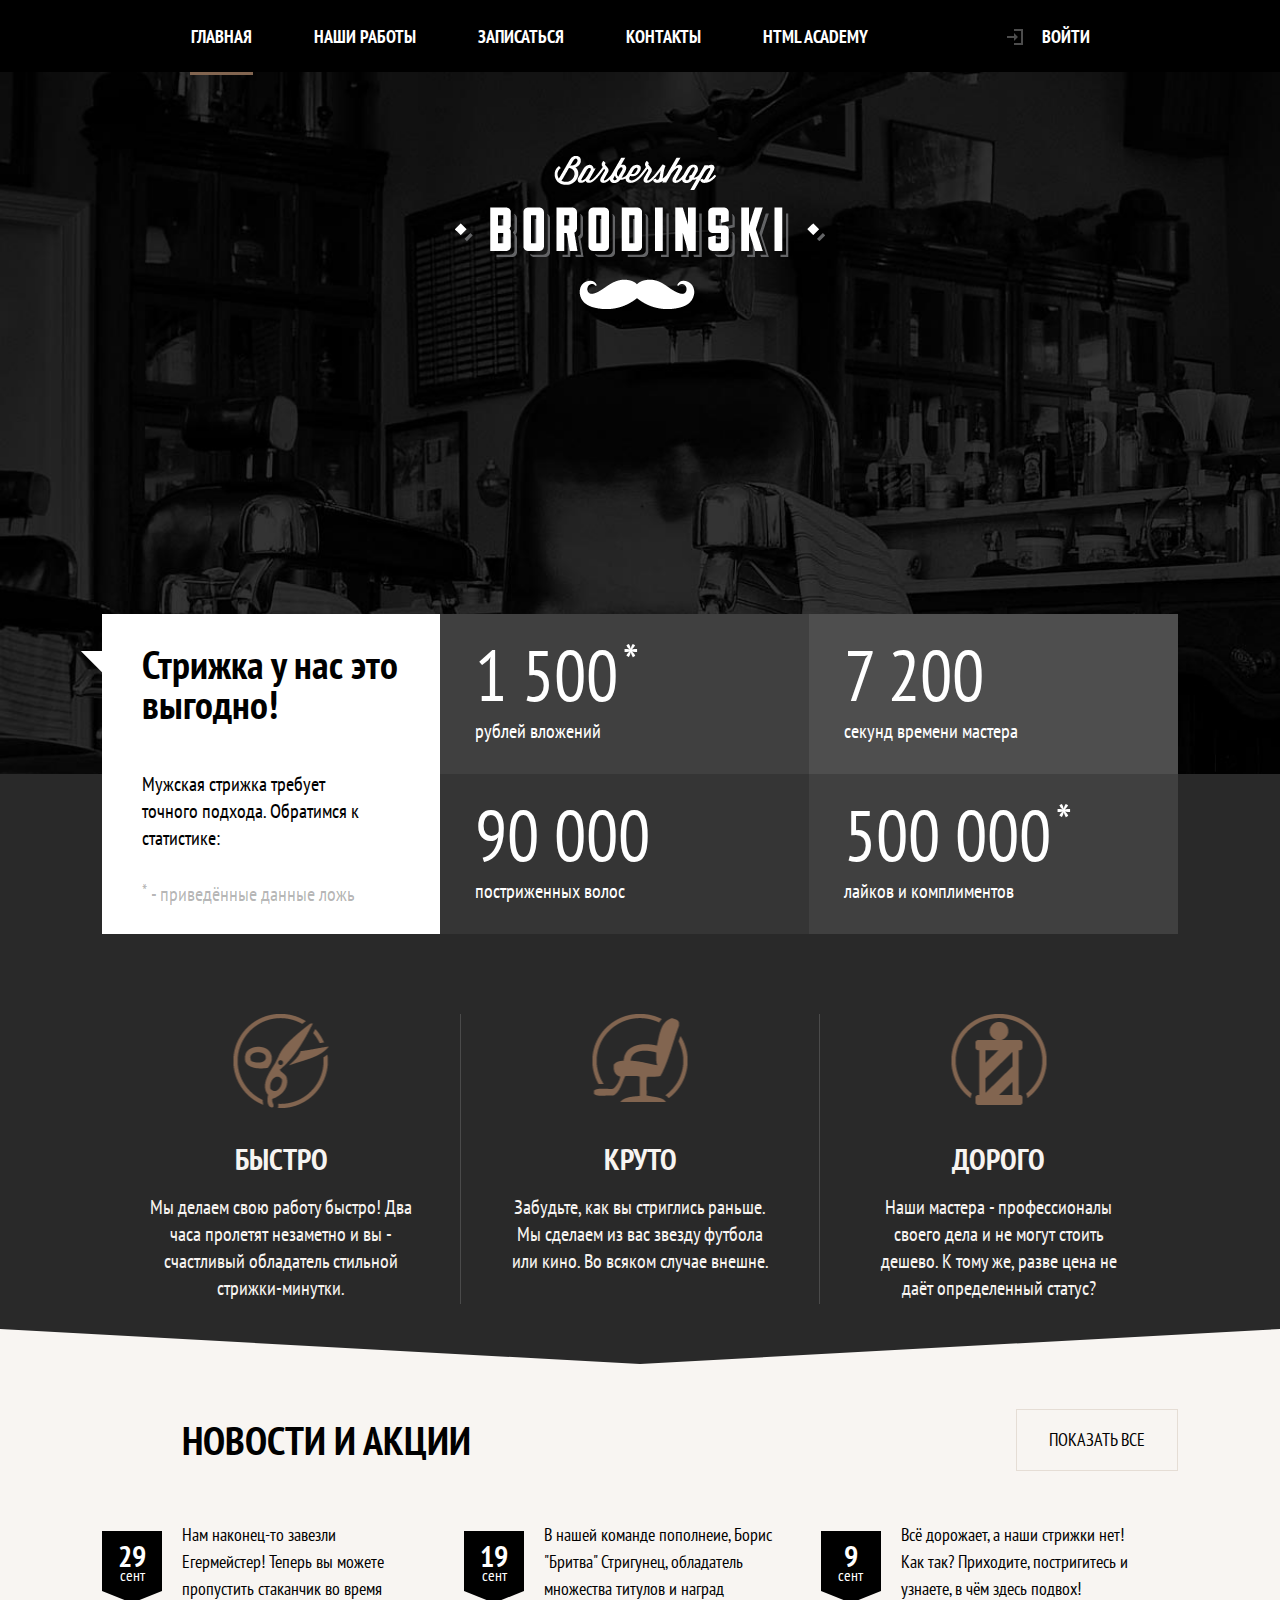
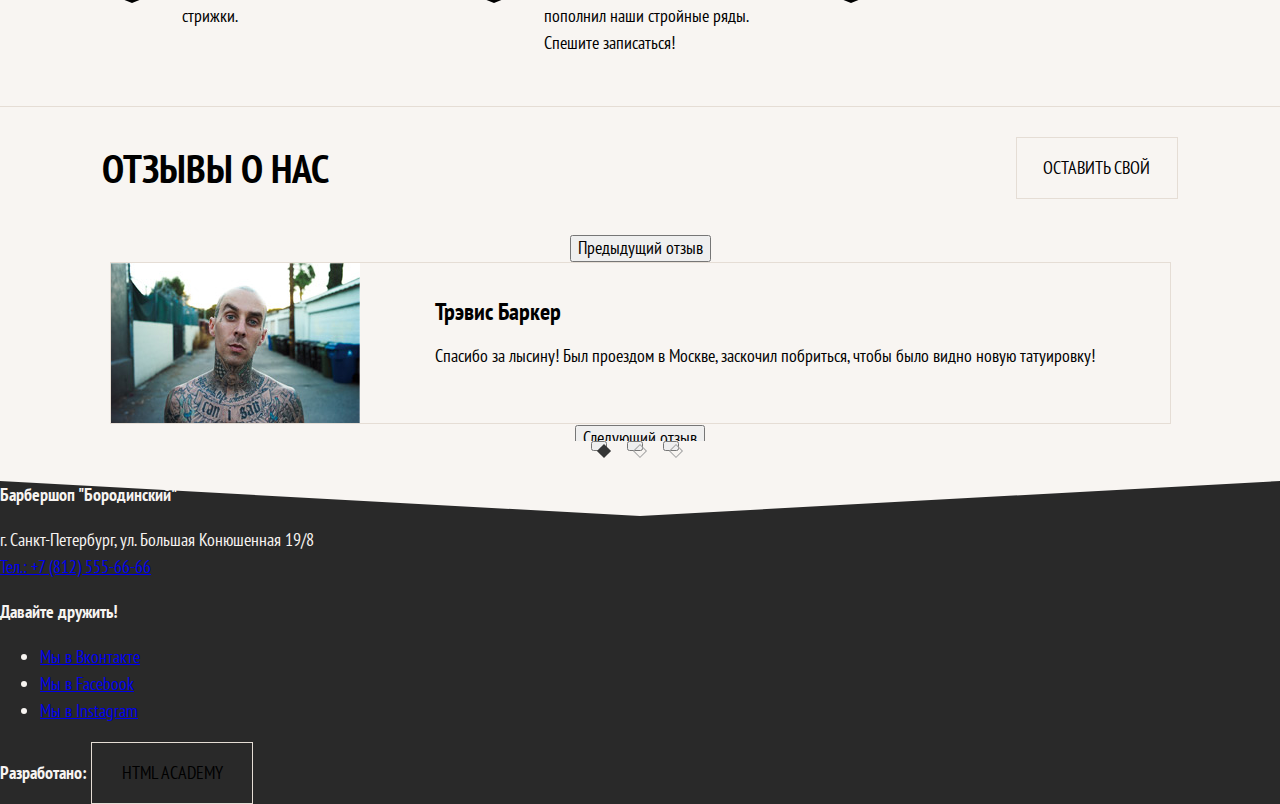
==== commit 75806730: "Add advantages, news and reviews blocks in index.html" ====
--- a/index.html
+++ b/index.html
@@ -11,7 +11,11 @@
 <body>
 	<header class="page-header">
 		<a class="page-header__logo">
-			<img class="page-header__logo-image" src="img/logotype-mobile.png" width="226" height="30" alt="Барбершоп Бородинский">
+			<picture>
+					<source media="(min-width: 1200px)" srcset="img/logotype-desktop.png">
+				<source media="(min-width: 768px)" srcset="img/logotype-tablet.png">
+				<img src="img/logotype-mobile.png" width="226" height="30" alt="Барбершоп Бородинский">
+			</picture>
 		</a>
 		<nav class="main-nav main-nav--closed main-nav--nojs">
 			<button class="main-nav__toggle" type="button"><span class="visually-hidden">Открыть меню</span></button>
@@ -126,9 +130,9 @@
 					</li>
 				</ul>
 				<p class="advantages__toggles slider__toggles">
-					<button class="slider__toggle" type="button">1</button>
-					<button class="slider__toggle" type="button">2</button>
-					<button class="slider__toggle" type="button">3</button>
+					<button class="slider__toggle slider__toggle--active" type="button"><span class="visually-hidden">1</span></button>
+					<button class="slider__toggle" type="button"><span class="visually-hidden">2</span></button>
+					<button class="slider__toggle" type="button"><span class="visually-hidden">3</span></button>
 				</p>
 			</div>
 		</section>
@@ -138,21 +142,24 @@
 				<ul class="news__list">
 					<li class="news__item">
 						<time class="news__date" datetime="2019-09-29">
-							<b class="news__day">29</b> сент
+							<b class="news__day">29</b>
+							<span class="news__month">сент</span>
 						</time>
-						<p class="news__text">Нам наконец-то завезли Егермейстер! Теперь вы можете пропустить стаканчик во время стрижки.</p>
+						<p class="news__text"><a href="#" class="news__link">Нам наконец-то завезли Егермейстер! Теперь вы можете пропустить стаканчик во время стрижки.</a></p>
 					</li>
 					<li class="news__item">
 						<time class="news__date" datetime="2019-09-19">
-							<b class="news__day">19</b> сент
+							<b class="news__day">19</b>
+							<span class="news__month">сент</span>
 						</time>
-						<p class="news__text">В нашей команде пополнеие, Борис "Бритва" Стригунец, обладатель множества титулов и наград пополнил наши стройные ряды. Спешите записаться!</p>
+						<p class="news__text"><a href="#" class="news__link">В нашей команде пополнеие, Борис "Бритва" Стригунец, обладатель множества титулов и наград пополнил наши стройные ряды. Спешите записаться!</a></p>
 					</li>
 					<li class="news__item">
 						<time class="news__date" datetime="2019-09-09">
-							<b class="news__day">9</b> сент
+							<b class="news__day">9</b>
+							<span class="news__month">сент</span>
 						</time>
-						<p class="news__text">Всё дорожает, а наши стрижки нет! Как так? Приходите, постригитесь и узнаете, в чём здесь подвох!</p>
+						<p class="news__text"><a href="#" class="news__link">Всё дорожает, а наши стрижки нет! Как так? Приходите, постригитесь и узнаете, в чём здесь подвох!</a></p>
 					</li>
 				</ul>
 				<a href="#" class="news__to-all button">Показать все</a>
@@ -163,35 +170,31 @@
 				<h2 class="reviews__title">Отзывы о нас</h2>
 				<a href="#" class="reviews__write button">Оставить свой</a>
 				<div class="reviews__list slider__list">
+					<div class="reviews__button-prev">
+						<button class="reviews__prev" type="button">Предыдущий отзыв</button>
+					</div>
 					<blockquote class="reviews__item slider__item">
 						<p class="reviews__author-picture">
-							<img class="reviews__author-image" src="img/review-1.jpg" width="50" height="33" alt="Фото Трэвиса Баркера">
-						</p>
-						<cite class="reviews__author-name">Трэвис Баркер</cite>
-						<p class="reviews__text">Спасибо за лысину! Был проездом в Москве, заскочил побриться, чтобы было видно новую татуировку!</p>
-					</blockquote>
-					<blockquote class="reviews__item slider__item">
-						<p class="reviews__author-picture">
-							<img class="reviews__author-image" src="img/review-1.jpg" width="50" height="33" alt="Фото Трэвиса Баркера">
-						</p>
-						<cite class="reviews__author-name">Трэвис Баркер</cite>
-						<p class="reviews__text">Спасибо за лысину! Был проездом в Москве, заскочил побриться, чтобы было видно новую татуировку!</p>
-					</blockquote>
-					<blockquote class="reviews__item slider__item">
-						<p class="reviews__author-picture">
-							<img class="reviews__author-image" src="img/review-1.jpg" width="50" height="33" alt="Фото Трэвиса Баркера">
-						</p>
-						<cite class="reviews__author-name">Трэвис Баркер</cite>
-						<p class="reviews__text">Спасибо за лысину! Был проездом в Москве, заскочил побриться, чтобы было видно новую татуировку!</p>
-					</blockquote>
-					<button class="reviews__prev" type="button">Предыдущий отзыв</button>
-					<button class="reviews__next" type="button">Следующий отзыв</button>
+							<picture>
+									<source media="(min-width: 1200px)" srcset="img/review-1.jpg">
+									<source media="(min-width: 768px)" srcset="img/review-1-tablet.jpg">
+									<img class="reviews__author-image" src="img/review-1-mobile.jpg" alt="Фото Трэвиса Баркера">
+							</picture>
+						</p>
+						<div class="reviews__text">
+							<cite class="reviews__author-name">Трэвис Баркер</cite>
+							<p class="reviews__author-text">Спасибо за лысину! Был проездом в Москве, заскочил побриться, чтобы было видно новую татуировку!</p>
+						</div>
+						</blockquote>
+					<div class="reviews__button-next">
+						<button class="reviews__next" type="button">Следующий отзыв</button>
+					</div>
+					<p class="reviews__toggles slider__toggles">
+						<button class="slider__toggle slider__toggle--active" type="button"><span class="visually-hidden">1</span></button>
+						<button class="slider__toggle" type="button"><span class="visually-hidden">2</span></button>
+						<button class="slider__toggle" type="button"><span class="visually-hidden">3</span></button>
+					</p>
 				</div>
-				<p class="reviews__toggles slider__toggles">
-					<button class="slider__toggle" type="button">1</button>
-					<button class="slider__toggle" type="button">2</button>
-					<button class="slider__toggle" type="button">3</button>
-				</p>
 			</div>
 		</section>
 	</main>
--- a/css/style.css
+++ b/css/style.css
@@ -43,21 +43,81 @@
   overflow: hidden;
 }
 
-body {
-  background: #292929 url("../img/bb-mobile.jpg") no-repeat 50% 0;
-}
-
-@media (min-width: 768px) {
-  body {
-    background: #292929 url("../img/bb-tablet.jpg") no-repeat 50% 0;
-  }
-}
-
-@media (min-width: 1200px) {
-  body {
-    background: #292929 url("../img/bb-desktop.jpg") no-repeat 50% 0;
-    background-size: 1391px auto;
-  }
+.button {
+  display: inline-block;
+  padding: 18px 0;
+  min-width: 160px;
+  font-size: 18px;
+  line-height: 24px;
+  color: #000;
+  text-transform: uppercase;
+  text-decoration: none;
+  text-align: center;
+  background-color: transparent;
+  border: 1px solid #e5ddd5;
+}
+
+.button:hover {
+  border-color: #d5c9bd;
+}
+
+.button:active {
+  color: rgba(0, 0, 0, 0.3);
+  background-color: #d5c9bd;
+  border-color: #d5c9bd;
+}
+
+.slider__list {
+  display: -webkit-box;
+  display: -ms-flexbox;
+  display: flex;
+  -webkit-box-orient: vertical;
+  -webkit-box-direction: normal;
+      -ms-flex-direction: column;
+          flex-direction: column;
+  -webkit-box-align: center;
+      -ms-flex-align: center;
+          align-items: center;
+}
+
+.slider__item {
+  position: relative;
+}
+
+.slider__toggle {
+  position: relative;
+  margin-right: 20px;
+}
+
+.slider__toggle:focus {
+  outline: none;
+}
+
+.slider__toggle:focus::after {
+  border: 2px solid #826550;
+}
+
+.slider__toggle::after {
+  content: "";
+  position: absolute;
+  display: block;
+  width: 10px;
+  height: 10px;
+  -webkit-box-sizing: border-box;
+          box-sizing: border-box;
+  -webkit-transform: rotate(45deg);
+          transform: rotate(45deg);
+  background-color: transparent;
+  border: 1px solid #a5a5a5;
+}
+
+.slider__toggle:last-child {
+  margin-right: 0;
+}
+
+.slider__toggle--active::after {
+  border: none;
+  border: none;
 }
 
 .page-header {
@@ -71,48 +131,55 @@
 }
 
 .page-header__logo {
-  height: 85px;
+  height: 30px;
+  padding: 27px 0;
   text-align: center;
 }
 
 .page-header__logo img {
   width: 226px;
-  height: 85px;
+  height: 30px;
 }
 
 @media (min-width: 768px) {
+  .page-header {
+    background-color: #000000;
+  }
   .page-header__logo {
     -webkit-box-ordinal-group: 3;
         -ms-flex-order: 2;
             order: 2;
+    width: 100%;
     height: 400px;
+    background-color: #000000;
+    background-image: url("../img/background.jpg");
+    background-repeat: no-repeat;
+    background-position: center -9px;
+  }
+  .page-header__logo img {
+    display: block;
+    width: 370px;
+    height: auto;
+    margin: 0 auto;
+    margin-top: 40px;
   }
 }
 
 @media (min-width: 1200px) {
   .page-header__logo {
     height: 648px;
-  }
-}
-
-.page-header, .page-header__logo {
-  outline: none;
-  background: transparent;
-}
-
-.page-header::before, .page-header__logo::before {
-  display: none;
-}
-
-.page-header__logo {
-  background-color: rgba(255, 255, 255, 0.5);
+    background-position: center 0;
+    background-size: cover;
+  }
+  .page-header__logo img {
+    margin-top: 57px;
+  }
 }
 
 .main-nav {
   position: relative;
-  width: 320px;
+  width: auto;
   min-height: 51px;
-  margin: 0 auto;
   background-color: #826550;
 }
 
@@ -258,29 +325,12 @@
     -webkit-box-pack: justify;
         -ms-flex-pack: justify;
             justify-content: space-between;
-    width: 640px;
+    width: 84%;
+    max-width: 960px;
     margin: 0 auto;
   }
   .main-nav__toggle {
     display: none;
-  }
-  .site-list {
-    width: 570px;
-  }
-  .user-list {
-    width: 60px;
-  }
-}
-
-@media (min-width: 1200px) {
-  .main-nav__wrapper {
-    width: 960px;
-  }
-  .site-list {
-    width: 780px;
-  }
-  .user-list {
-    width: 160px;
   }
 }
 
@@ -323,6 +373,9 @@
     -webkit-box-pack: start;
         -ms-flex-pack: start;
             justify-content: flex-start;
+    -webkit-box-flex: 1;
+        -ms-flex-positive: 1;
+            flex-grow: 1;
     width: 570px;
   }
   .site-list__item {
@@ -477,27 +530,191 @@
 }
 
 .stats {
-  width: 320px;
-  margin: 0 auto;
+  width: auto;
 }
 
 .stats__header {
-  padding: 30px 40px 25px;
+  padding: 30px 40px 30px;
+  color: #000000;
+  background-color: #fff;
+}
+
+.stats__slogan {
+  display: block;
+  margin-bottom: 15px;
+  font-size: 30px;
+  line-height: 30px;
+  font-weight: bold;
+  text-align: center;
+  text-transform: uppercase;
+}
+
+.stats__intro {
+  margin: 0;
+  font-size: 20px;
+  line-height: 27px;
+  text-align: center;
+}
+
+.stats__legend {
+  display: block;
+  font-size: 20px;
+  line-height: 20px;
+}
+
+.stats__legend--bottom {
+  padding-top: 20px;
+  padding-bottom: 14px;
+  text-align: center;
+  color: rgba(255, 255, 255, 0.3);
+  background-color: #292929;
+}
+
+.stats__legend--top {
+  display: none;
+}
+
+.stats__legend sup {
+  top: -0.25em;
+  font-size: 90%;
 }
 
 .stats__list {
   width: 100%;
+  border-collapse: collapse;
+}
+
+.stats__list tr {
+  color: #ffffff;
+  background-color: #404040;
+}
+
+.stats__list tr:nth-child(2) {
+  background-color: #4e4e4e;
+}
+
+.stats__list tr:nth-child(3) {
+  background-color: #353535;
+}
+
+.stats__list tr:nth-child(4) {
+  background-color: #404040;
+}
+
+.stats__value, .stats__field {
+  width: 50%;
+  padding: 20px;
+  padding-bottom: 19px;
+  vertical-align: top;
+}
+
+.stats__value {
+  padding-right: 0;
+  font-size: 40px;
+  line-height: 40px;
+}
+
+.stats__value sup {
+  top: -0.35em;
+  margin-left: 5px;
+}
+
+.stats__field {
+  padding-left: 0;
+  font-size: 18px;
+  line-height: 18px;
+  text-align: right;
 }
 
 @media (min-width: 768px) {
   .stats {
-    width: 640px;
-    margin-top: -185px;
-  }
-  __list {
+    width: 84%;
+    max-width: 1200px;
+    margin: 0 auto;
+    margin-top: -175px;
+  }
+  .stats__header {
+    position: relative;
     display: -webkit-box;
     display: -ms-flexbox;
     display: flex;
+    -ms-flex-wrap: wrap;
+        flex-wrap: wrap;
+    -webkit-box-pack: justify;
+        -ms-flex-pack: justify;
+            justify-content: space-between;
+    min-height: 175px;
+    -webkit-box-sizing: border-box;
+            box-sizing: border-box;
+  }
+  .stats__header::before {
+    content: "";
+    position: absolute;
+    top: 25px;
+    left: -15px;
+    border: 15px solid transparent;
+    border-bottom-color: #ffffff;
+    -webkit-transform: rotate(45deg);
+            transform: rotate(45deg);
+  }
+  .stats__slogan {
+    width: 50%;
+    font-size: 40px;
+    line-height: 40px;
+    text-align: left;
+    text-transform: none;
+  }
+  .stats__intro {
+    width: 37.5%;
+    margin-top: 5px;
+    padding: 0;
+    padding-left: 30px;
+    text-align: left;
+  }
+  .stats__legend--top {
+    display: block;
+    width: 50%;
+    color: rgba(0, 0, 0, 0.3);
+  }
+  .stats__legend--bottom {
+    display: none;
+  }
+  .stats__list {
+    display: -webkit-box;
+    display: -ms-flexbox;
+    display: flex;
+  }
+  .stats__list tbody {
+    display: -webkit-box;
+    display: -ms-flexbox;
+    display: flex;
+    -ms-flex-wrap: wrap;
+        flex-wrap: wrap;
+  }
+  .stats__list tr {
+    width: 50%;
+    -webkit-box-sizing: border-box;
+            box-sizing: border-box;
+    padding: 25px 35px;
+    padding-bottom: 28px;
+  }
+  .stats__list td {
+    display: block;
+    width: auto;
+    padding: 0;
+  }
+  .stats__value {
+    margin-bottom: 7px;
+    font-size: 72px;
+    line-height: 72px;
+  }
+  .stats__field {
+    font-size: 20px;
+    line-height: 27px;
+    text-align: left;
+  }
+  .stats__field br {
+    display: none;
   }
 }
 
@@ -506,14 +723,576 @@
     display: -webkit-box;
     display: -ms-flexbox;
     display: flex;
-    width: 960px;
     margin-top: -160px;
   }
   .stats__header {
+    -webkit-box-flex: 1;
+        -ms-flex-positive: 1;
+            flex-grow: 1;
+    -webkit-box-orient: vertical;
+    -webkit-box-direction: normal;
+        -ms-flex-direction: column;
+            flex-direction: column;
     width: 240px;
   }
+  .stats__header::before {
+    top: 22px;
+  }
   .stats__list {
+    display: -webkit-box;
+    display: -ms-flexbox;
+    display: flex;
     width: 640px;
+    -webkit-box-flex: 1;
+        -ms-flex-positive: 1;
+            flex-grow: 1;
+  }
+  .stats__slogan {
+    width: auto;
+    margin-bottom: 42px;
+  }
+  .stats__intro {
+    width: auto;
+    margin-bottom: 32px;
+    padding-right: 30px;
+    padding-left: 0;
+  }
+  .stats__legend--top {
+    width: auto;
+    margin-top: auto;
+  }
+}
+
+.advantages {
+  position: relative;
+}
+
+.advantages::after {
+  content: "";
+  position: absolute;
+  width: 0;
+  height: 0;
+  bottom: -35px;
+  border-right: 50vw solid transparent;
+  border-left: 50vw solid transparent;
+  border-bottom: none;
+  border-top: 35px solid #292929;
+}
+
+.advantages__wrapper {
+  width: 84%;
+  margin: 0 auto;
+  margin-top: 80px;
+  padding-bottom: 25px;
+}
+
+.advantages__list {
+  display: -webkit-box;
+  display: -ms-flexbox;
+  display: flex;
+  -webkit-box-orient: vertical;
+  -webkit-box-direction: normal;
+      -ms-flex-direction: column;
+          flex-direction: column;
+  -webkit-box-align: center;
+      -ms-flex-align: center;
+          align-items: center;
+  margin: 0;
+  padding: 0;
+  list-style: none;
+  text-align: center;
+}
+
+.advantages__item {
+  position: relative;
+  width: 75%;
+  padding-top: 130px;
+  margin-bottom: 35px;
+}
+
+.advantages__item:last-child {
+  margin-bottom: 0;
+}
+
+.advantages__item::before {
+  content: "";
+  position: absolute;
+  width: 95px;
+  height: 95px;
+  top: 0;
+  left: 50%;
+  -webkit-transform: translateX(-50%);
+          transform: translateX(-50%);
+  background-repeat: no-repeat;
+  background-position: center top;
+}
+
+.advantages__item--fast::before {
+  background-image: url("../img/icon-advantage-1.png");
+}
+
+.advantages__item--cool::before {
+  background-image: url("../img/icon-advantage-2.png");
+}
+
+.advantages__item--price::before {
+  background-image: url("../img/icon-advantage-3.png");
+}
+
+.advantages__title {
+  margin: 0;
+  margin-bottom: 20px;
+  font-size: 30px;
+  line-height: 30px;
+  text-transform: uppercase;
+}
+
+.advantages__description {
+  margin: 0;
+  font-size: 20px;
+}
+
+.advantages__toggles {
+  display: -webkit-box;
+  display: -ms-flexbox;
+  display: flex;
+  -webkit-box-pack: center;
+      -ms-flex-pack: center;
+          justify-content: center;
+  margin: 0;
+  margin-top: 35px;
+}
+
+.advantages .slider__toggle--active::after {
+  background-color: #fff;
+}
+
+@media (min-width: 768px) {
+  .advantages {
+    margin-top: 40px;
+  }
+  .advantages__list {
+    text-align: left;
+  }
+  .advantages__item {
+    min-height: 95px;
+    padding-top: 0px;
+    padding-left: 130px;
+    padding-bottom: 45px;
+    border-bottom: 1px solid #4a4a4a;
+  }
+  .advantages__item:last-child {
+    border-bottom: none;
+  }
+  .advantages__item::before {
+    left: 0;
+    -webkit-transform: none;
+            transform: none;
+  }
+  .advantages__toggles {
+    display: none;
+  }
+}
+
+@media (min-width: 1200px) {
+  .advantages__list {
+    -webkit-box-orient: horizontal;
+    -webkit-box-direction: normal;
+        -ms-flex-direction: row;
+            flex-direction: row;
+    -webkit-box-align: start;
+        -ms-flex-align: start;
+            align-items: flex-start;
+    text-align: center;
+  }
+  .advantages__item {
+    width: 33.3%;
+    min-height: 160px;
+    margin-bottom: 0px;
+    padding: 130px 45px 0 45px;
+    border-bottom: none;
+    border-right: 1px solid #4a4a4a;
+  }
+  .advantages__item:last-child {
+    border-right: none;
+  }
+  .advantages__item::before {
+    left: 50%;
+    -webkit-transform: translateX(-50%);
+            transform: translateX(-50%);
+  }
+}
+
+.news {
+  background-color: #f8f5f2;
+  color: #000000;
+  border-bottom: 1px solid #e5ddd5;
+}
+
+.news__wrapper {
+  display: -webkit-box;
+  display: -ms-flexbox;
+  display: flex;
+  -ms-flex-wrap: wrap;
+      flex-wrap: wrap;
+  -webkit-box-pack: center;
+      -ms-flex-pack: center;
+          justify-content: center;
+  width: 84%;
+  margin: 0 auto;
+  padding-top: 80px;
+  padding-bottom: 30px;
+  text-align: center;
+}
+
+.news__title {
+  margin: 0;
+  font-size: 30px;
+  line-height: 30px;
+  font-weight: bold;
+  text-transform: uppercase;
+}
+
+.news__list {
+  display: -webkit-box;
+  display: -ms-flexbox;
+  display: flex;
+  -webkit-box-orient: vertical;
+  -webkit-box-direction: normal;
+      -ms-flex-direction: column;
+          flex-direction: column;
+  margin: 0;
+  padding: 0;
+  list-style: none;
+}
+
+.news__item {
+  display: -webkit-box;
+  display: -ms-flexbox;
+  display: flex;
+  -webkit-box-pack: justify;
+      -ms-flex-pack: justify;
+          justify-content: space-between;
+  margin-top: 20px;
+  padding-bottom: 20px;
+  border-bottom: 1px solid #e5ddd5;
+}
+
+.news__item:nth-child(n+2) {
+  border-bottom: none;
+}
+
+.news__item:nth-child(n+3) {
+  display: none;
+}
+
+.news__item:hover .news__link {
+  color: #826550;
+  text-decoration: underline;
+}
+
+.news__item:hover .news__date {
+  background-color: #826550;
+}
+
+.news__item:hover .news__date::after {
+  border-top-color: #826550;
+}
+
+.news__item:active .news__link {
+  color: #6a4d38;
+  text-decoration: underline;
+}
+
+.news__item:active .news__date {
+  background-color: #6a4d38;
+  color: rgba(255, 255, 255, 0.3);
+}
+
+.news__item:active .news__date::after {
+  border-top-color: #6a4d38;
+}
+
+.news__date {
+  display: block;
+  position: relative;
+  -webkit-box-flex: 0;
+      -ms-flex-positive: 0;
+          flex-grow: 0;
+  -ms-flex-negative: 0;
+      flex-shrink: 0;
+  -webkit-box-sizing: border-box;
+          box-sizing: border-box;
+  width: 60px;
+  height: 60px;
+  margin-top: 10px;
+  padding: 10px 12px 0;
+  background-color: #000000;
+  color: #ffffff;
+  font-size: 16px;
+}
+
+.news__date::after {
+  content: "";
+  position: absolute;
+  width: 0;
+  height: 0;
+  bottom: -42px;
+  left: 0;
+  border: 30px solid transparent;
+  border-top: 12px solid #000000;
+}
+
+.news__day {
+  font-size: 30px;
+  line-height: 30px;
+  text-align: center;
+}
+
+.news__month {
+  display: block;
+  margin-top: -13px;
+}
+
+.news__text {
+  margin: 0;
+  margin-left: 20px;
+  text-align: left;
+  font-size: 18px;
+  line-height: 27px;
+}
+
+.news__link {
+  text-decoration: none;
+  color: #000000;
+}
+
+@media (min-width: 768px) {
+  .news__wrapper {
+    -webkit-box-pack: justify;
+        -ms-flex-pack: justify;
+            justify-content: space-between;
+  }
+  .news__title {
+    -ms-flex-item-align: center;
+        -ms-grid-row-align: center;
+        align-self: center;
+    font-size: 40px;
+    line-height: 40px;
+    -webkit-box-ordinal-group: 2;
+        -ms-flex-order: 1;
+            order: 1;
+  }
+  .news__list {
+    -webkit-box-orient: horizontal;
+    -webkit-box-direction: normal;
+        -ms-flex-direction: row;
+            flex-direction: row;
+    -webkit-box-ordinal-group: 4;
+        -ms-flex-order: 3;
+            order: 3;
+    margin-top: 50px;
+  }
+  .news__item {
+    width: 50%;
+    margin-top: 0px;
+    border-bottom: none;
+  }
+  .news__item:nth-child(1) {
+    margin-right: 45px;
+  }
+  .news__to-all {
+    -webkit-box-ordinal-group: 3;
+        -ms-flex-order: 2;
+            order: 2;
+  }
+}
+
+@media (min-width: 1200px) {
+  .news__title {
+    padding-left: 80px;
+  }
+  .news__item {
+    width: 33%;
+    margin-right: 40px;
+  }
+  .news__item:nth-child(3) {
+    display: -webkit-box;
+    display: -ms-flexbox;
+    display: flex;
+  }
+}
+
+.reviews {
+  background-color: #f8f5f2;
+  position: relative;
+  color: #000000;
+}
+
+.reviews::after {
+  content: "";
+  position: absolute;
+  width: 0;
+  height: 0;
+  bottom: -35px;
+  border-right: 50vw solid transparent;
+  border-left: 50vw solid transparent;
+  border-bottom: none;
+  border-top: 35px solid #f8f5f2;
+}
+
+.reviews__wrapper {
+  display: -webkit-box;
+  display: -ms-flexbox;
+  display: flex;
+  -webkit-box-orient: vertical;
+  -webkit-box-direction: normal;
+      -ms-flex-direction: column;
+          flex-direction: column;
+  -ms-flex-wrap: wrap;
+      flex-wrap: wrap;
+  -webkit-box-pack: center;
+      -ms-flex-pack: center;
+          justify-content: center;
+  width: 84%;
+  margin: 0 auto;
+  padding-top: 30px;
+  padding-bottom: 30px;
+  text-align: center;
+}
+
+.reviews__title {
+  margin: 0;
+  font-size: 30px;
+  line-height: 30px;
+  font-weight: bold;
+  text-transform: uppercase;
+}
+
+.reviews__write {
+  display: none;
+}
+
+.reviews__list {
+  margin-top: 35px;
+}
+
+.reviews__item {
+  display: -webkit-box;
+  display: -ms-flexbox;
+  display: flex;
+  -webkit-box-align: start;
+      -ms-flex-align: start;
+          align-items: flex-start;
+  margin: 0;
+  margin-bottom: 30px;
+}
+
+.reviews__author-picture {
+  min-width: 50px;
+  margin: 0;
+  margin-right: 20px;
+}
+
+.reviews__text {
+  text-align: left;
+}
+
+.reviews__author-name {
+  font-size: 24px;
+  line-height: 27px;
+  font-weight: bold;
+  font-style: normal;
+}
+
+.reviews__author-text {
+  margin: 0;
+  margin-top: 15px;
+}
+
+.reviews__button {
+  display: none;
+}
+
+.reviews__toggles {
+  display: -webkit-box;
+  display: -ms-flexbox;
+  display: flex;
+  -webkit-box-pack: center;
+      -ms-flex-pack: center;
+          justify-content: center;
+  margin: 0;
+}
+
+.reviews .slider__toggle--active::after {
+  background-color: #353535;
+}
+
+@media (min-width: 768px) {
+  .reviews__wrapper {
+    display: -webkit-box;
+    display: -ms-flexbox;
+    display: flex;
+    -webkit-box-orient: horizontal;
+    -webkit-box-direction: normal;
+        -ms-flex-direction: row;
+            flex-direction: row;
+    -webkit-box-pack: justify;
+        -ms-flex-pack: justify;
+            justify-content: space-between;
+  }
+  .reviews__write {
+    display: inline-block;
+  }
+  .reviews__title {
+    -ms-flex-item-align: center;
+        -ms-grid-row-align: center;
+        align-self: center;
+    font-size: 40px;
+    line-height: 40px;
+  }
+  .reviews__list {
+    width: 100%;
+  }
+  .reviews__item {
+    margin-bottom: 0px;
+    padding: 30px 30px;
+    border: 1px solid #e5ddd5;
+  }
+  .reviews__author-picture {
+    min-width: 80px;
+    margin: 0;
+    margin-right: 30px;
+  }
+  .reviews__author-image {
+    background-color: #f8f5f2;
+    border-radius: 50%;
+  }
+  .reviews__toggles {
+    z-index: 10;
+    margin-top: -10px;
+    padding: 0 25px 0 15px;
+    min-width: 130px;
+    height: 10px;
+    background-color: #f8f5f2;
+  }
+}
+
+@media (min-width: 1200px) {
+  .reviews__item {
+    position: relative;
+    min-height: 160px;
+    padding: 0;
+  }
+  .reviews__author-picture {
+    height: 160px;
+    margin-right: 0px;
+  }
+  .reviews__author-image {
+    border-radius: 0;
+  }
+  .reviews__text {
+    margin: 35px 75px;
   }
 }
 /*# sourceMappingURL=style.css.map */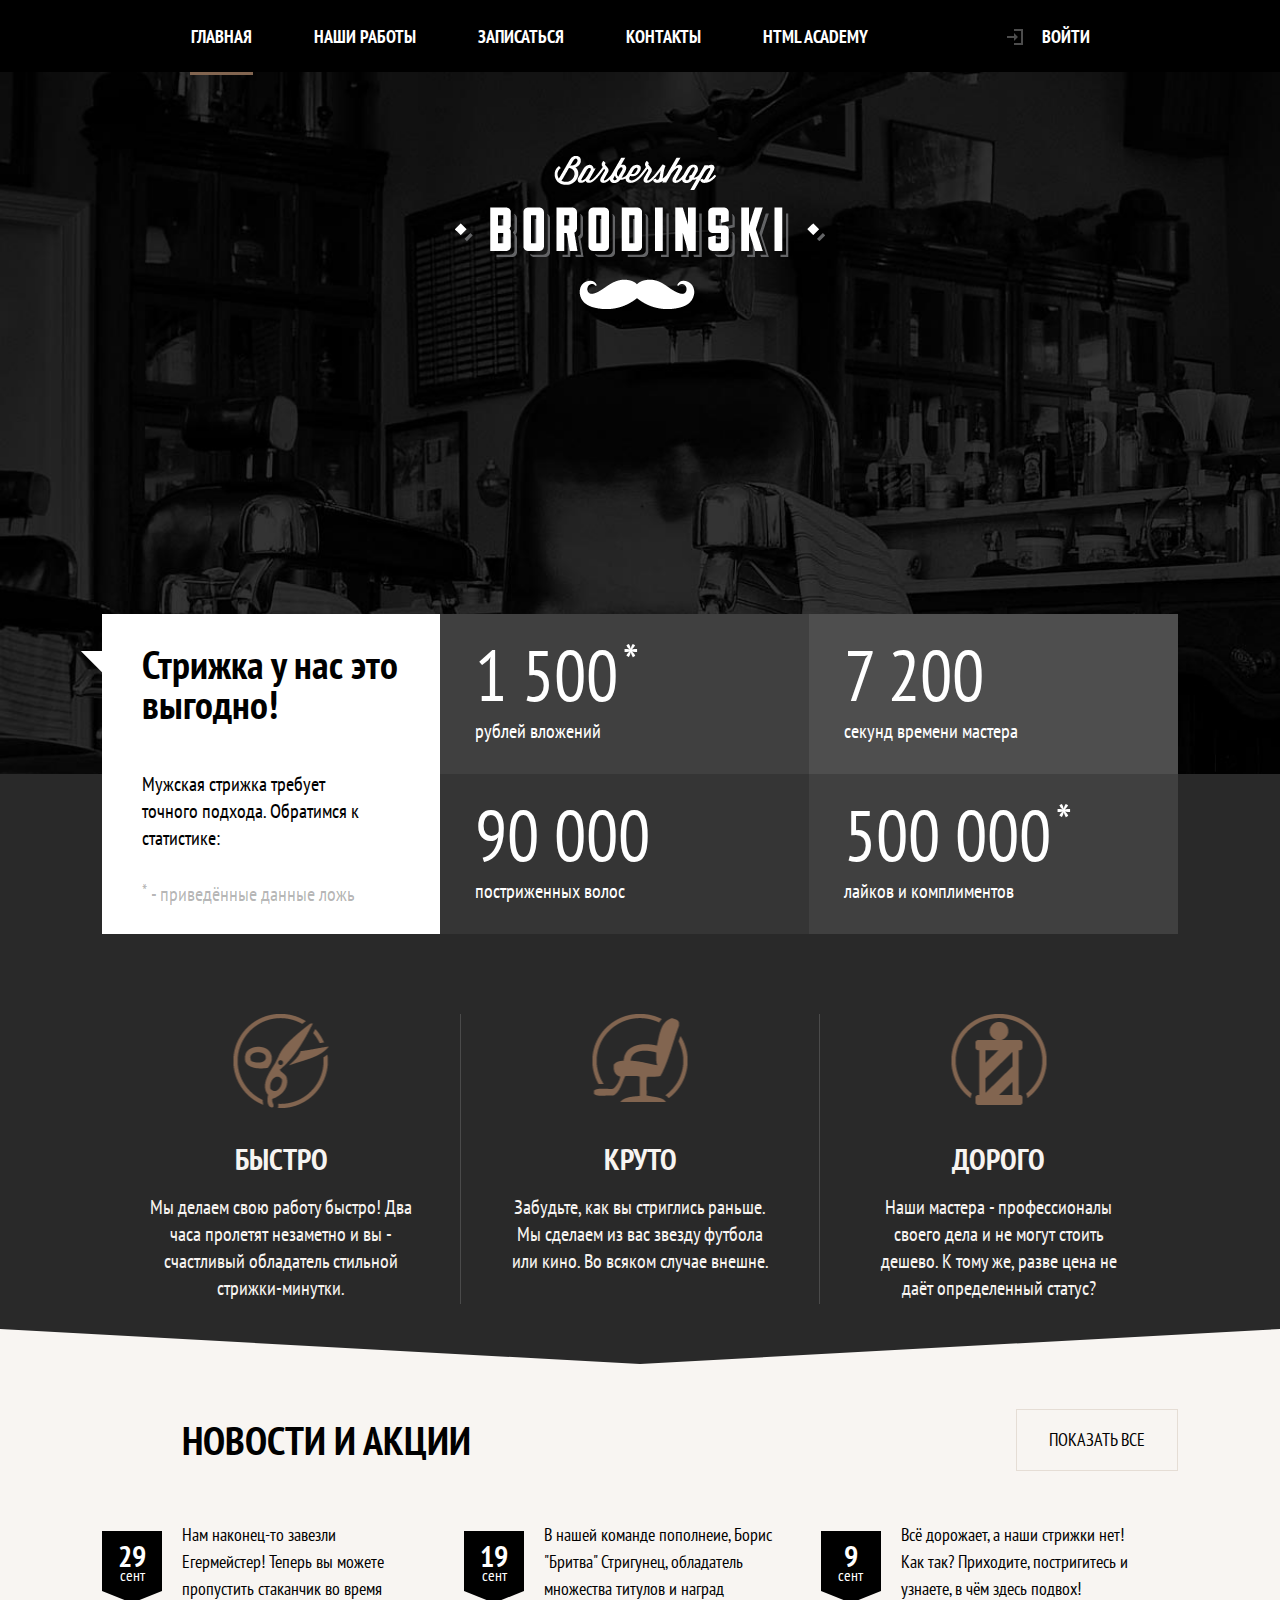
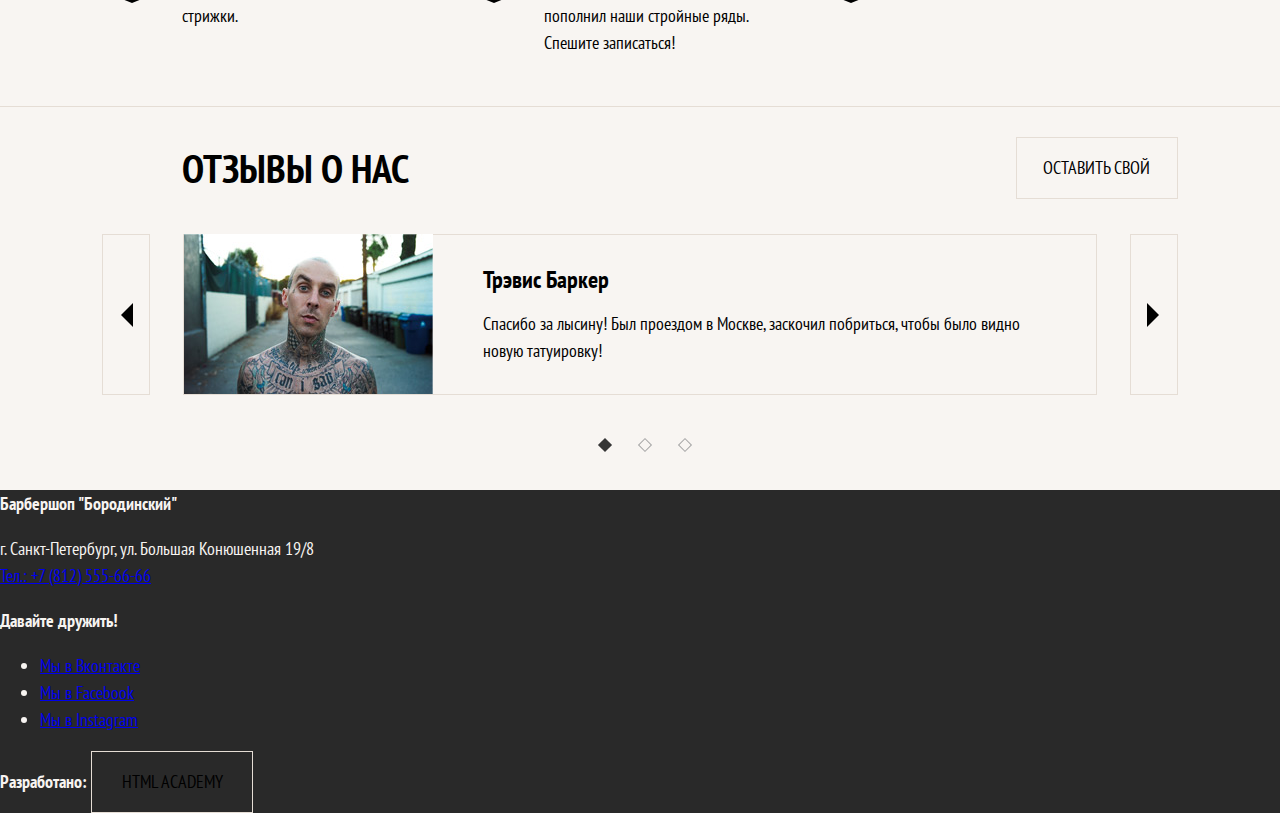
==== commit eb12738b: "Finished reviews block in index.html" ====
--- a/index.html
+++ b/index.html
@@ -169,32 +169,34 @@
 			<div class="reviews__wrapper slider">
 				<h2 class="reviews__title">Отзывы о нас</h2>
 				<a href="#" class="reviews__write button">Оставить свой</a>
-				<div class="reviews__list slider__list">
-					<div class="reviews__button-prev">
-						<button class="reviews__prev" type="button">Предыдущий отзыв</button>
+				<div class="reviews__block">
+						<div class="reviews__button-prev">
+							<button class="reviews__prev" type="button"><span class="visually-hidden">Предыдущий отзыв</span></button>
+						</div>
+					<div class="reviews__list slider__list">
+						<blockquote class="reviews__item slider__item">
+							<p class="reviews__author-picture">
+								<picture>
+										<source media="(min-width: 1200px)" srcset="img/review-1.jpg">
+										<source media="(min-width: 768px)" srcset="img/review-1-tablet.jpg">
+										<img class="reviews__author-image" src="img/review-1-mobile.jpg" alt="Фото Трэвиса Баркера">
+								</picture>
+							</p>
+							<div class="reviews__text">
+								<cite class="reviews__author-name">Трэвис Баркер</cite>
+								<p class="reviews__author-text">Спасибо за лысину! Был проездом в Москве, заскочил побриться, чтобы было видно новую татуировку!</p>
+							</div>
+						</blockquote>
 					</div>
-					<blockquote class="reviews__item slider__item">
-						<p class="reviews__author-picture">
-							<picture>
-									<source media="(min-width: 1200px)" srcset="img/review-1.jpg">
-									<source media="(min-width: 768px)" srcset="img/review-1-tablet.jpg">
-									<img class="reviews__author-image" src="img/review-1-mobile.jpg" alt="Фото Трэвиса Баркера">
-							</picture>
-						</p>
-						<div class="reviews__text">
-							<cite class="reviews__author-name">Трэвис Баркер</cite>
-							<p class="reviews__author-text">Спасибо за лысину! Был проездом в Москве, заскочил побриться, чтобы было видно новую татуировку!</p>
-						</div>
-						</blockquote>
 					<div class="reviews__button-next">
-						<button class="reviews__next" type="button">Следующий отзыв</button>
+						<button class="reviews__next" type="button"><span class="visually-hidden">Следующий отзыв</span></button>
 					</div>
-					<p class="reviews__toggles slider__toggles">
-						<button class="slider__toggle slider__toggle--active" type="button"><span class="visually-hidden">1</span></button>
-						<button class="slider__toggle" type="button"><span class="visually-hidden">2</span></button>
-						<button class="slider__toggle" type="button"><span class="visually-hidden">3</span></button>
-					</p>
 				</div>
+				<p class="reviews__toggles slider__toggles">
+					<button class="slider__toggle slider__toggle--active" type="button"><span class="visually-hidden">1</span></button>
+					<button class="slider__toggle" type="button"><span class="visually-hidden">2</span></button>
+					<button class="slider__toggle" type="button"><span class="visually-hidden">3</span></button>
+				</p>
 			</div>
 		</section>
 	</main>
--- a/css/style.css
+++ b/css/style.css
@@ -86,7 +86,12 @@
 
 .slider__toggle {
   position: relative;
-  margin-right: 20px;
+  margin-right: 40px;
+  padding: 0;
+  border: none;
+  font: inherit;
+  color: inherit;
+  background-color: transparent;
 }
 
 .slider__toggle:focus {
@@ -109,6 +114,10 @@
           transform: rotate(45deg);
   background-color: transparent;
   border: 1px solid #a5a5a5;
+}
+
+.slider__toggle:hover::after {
+  border: 1px solid #d5c9bd;
 }
 
 .slider__toggle:last-child {
@@ -1173,7 +1182,7 @@
   display: none;
 }
 
-.reviews__list {
+.reviews__block {
   margin-top: 35px;
 }
 
@@ -1181,6 +1190,9 @@
   display: -webkit-box;
   display: -ms-flexbox;
   display: flex;
+  -webkit-box-pack: justify;
+      -ms-flex-pack: justify;
+          justify-content: space-between;
   -webkit-box-align: start;
       -ms-flex-align: start;
           align-items: flex-start;
@@ -1226,6 +1238,10 @@
 
 .reviews .slider__toggle--active::after {
   background-color: #353535;
+}
+
+.reviews__prev, .reviews__next {
+  display: none;
 }
 
 @media (min-width: 768px) {
@@ -1251,10 +1267,21 @@
     font-size: 40px;
     line-height: 40px;
   }
-  .reviews__list {
+  .reviews__block {
+    display: -webkit-box;
+    display: -ms-flexbox;
+    display: flex;
+    -webkit-box-pack: center;
+        -ms-flex-pack: center;
+            justify-content: center;
     width: 100%;
+    min-height: 160px;
   }
   .reviews__item {
+    -webkit-box-align: center;
+        -ms-flex-align: center;
+            align-items: center;
+    min-height: 100px;
     margin-bottom: 0px;
     padding: 30px 30px;
     border: 1px solid #e5ddd5;
@@ -1270,29 +1297,95 @@
   }
   .reviews__toggles {
     z-index: 10;
+    margin: 0 auto;
     margin-top: -10px;
     padding: 0 25px 0 15px;
     min-width: 130px;
     height: 10px;
     background-color: #f8f5f2;
   }
+  .reviews__prev, .reviews__next {
+    display: inline-block;
+    position: relative;
+    width: 48px;
+    height: 100%;
+    background-color: transparent;
+    border: 1px solid #e5ddd5;
+  }
+  .reviews__prev::after, .reviews__next::after {
+    content: "";
+    position: absolute;
+    width: 0;
+    height: 0;
+    top: 50%;
+    -webkit-transform: translateY(-50%);
+            transform: translateY(-50%);
+  }
+  .reviews__prev:hover, .reviews__next:hover {
+    border-color: #d5c9bd;
+  }
+  .reviews__prev:active, .reviews__next:active {
+    border-color: #d5c9bd;
+    background-color: #d5c9bd;
+  }
+  .reviews__prev::after {
+    left: 6px;
+    border: 12px solid transparent;
+    border-right: 12px solid #000000;
+  }
+  .reviews__next::after {
+    right: 6px;
+    border: 12px solid transparent;
+    border-left: 12px solid #000000;
+  }
+  .reviews__button-prev {
+    margin-right: -1px;
+    z-index: 2;
+  }
+  .reviews__button-next {
+    margin-left: -1px;
+    z-index: 2;
+  }
 }
 
 @media (min-width: 1200px) {
+  .reviews::after {
+    border: none;
+  }
+  .reviews__wrapper {
+    padding-bottom: 45px;
+  }
+  .reviews__title {
+    padding-left: 80px;
+  }
+  .reviews__block {
+    -webkit-box-pack: justify;
+        -ms-flex-pack: justify;
+            justify-content: space-between;
+  }
+  .reviews__list {
+    width: 85%;
+  }
   .reviews__item {
     position: relative;
-    min-height: 160px;
     padding: 0;
   }
   .reviews__author-picture {
-    height: 160px;
-    margin-right: 0px;
+    -ms-flex-preferred-size: 250px;
+        flex-basis: 250px;
+    -ms-flex-negative: 0;
+        flex-shrink: 0;
+    margin: -1px 0 -7px -1px;
   }
   .reviews__author-image {
     border-radius: 0;
   }
   .reviews__text {
-    margin: 35px 75px;
+    padding: 30px 50px;
+  }
+  .reviews__toggles {
+    margin-top: 40px;
+    padding: 0;
   }
 }
 /*# sourceMappingURL=style.css.map */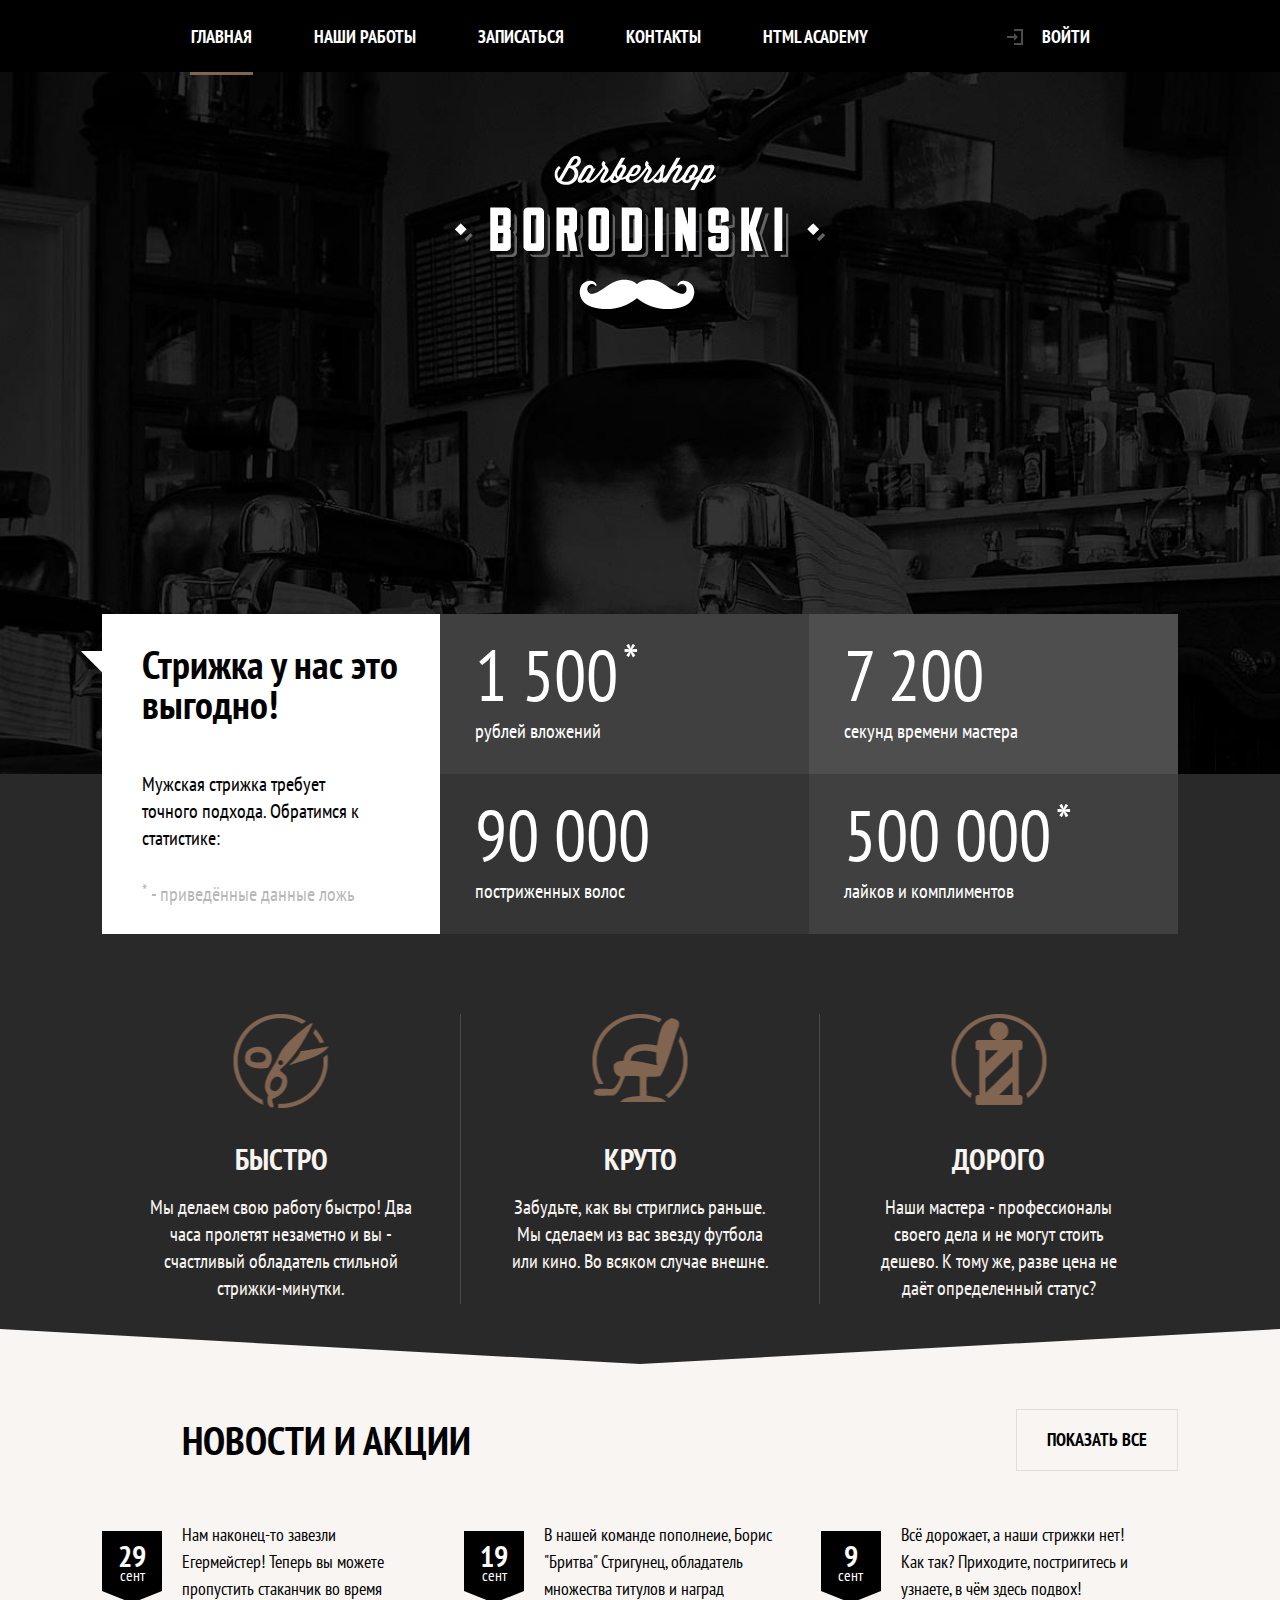
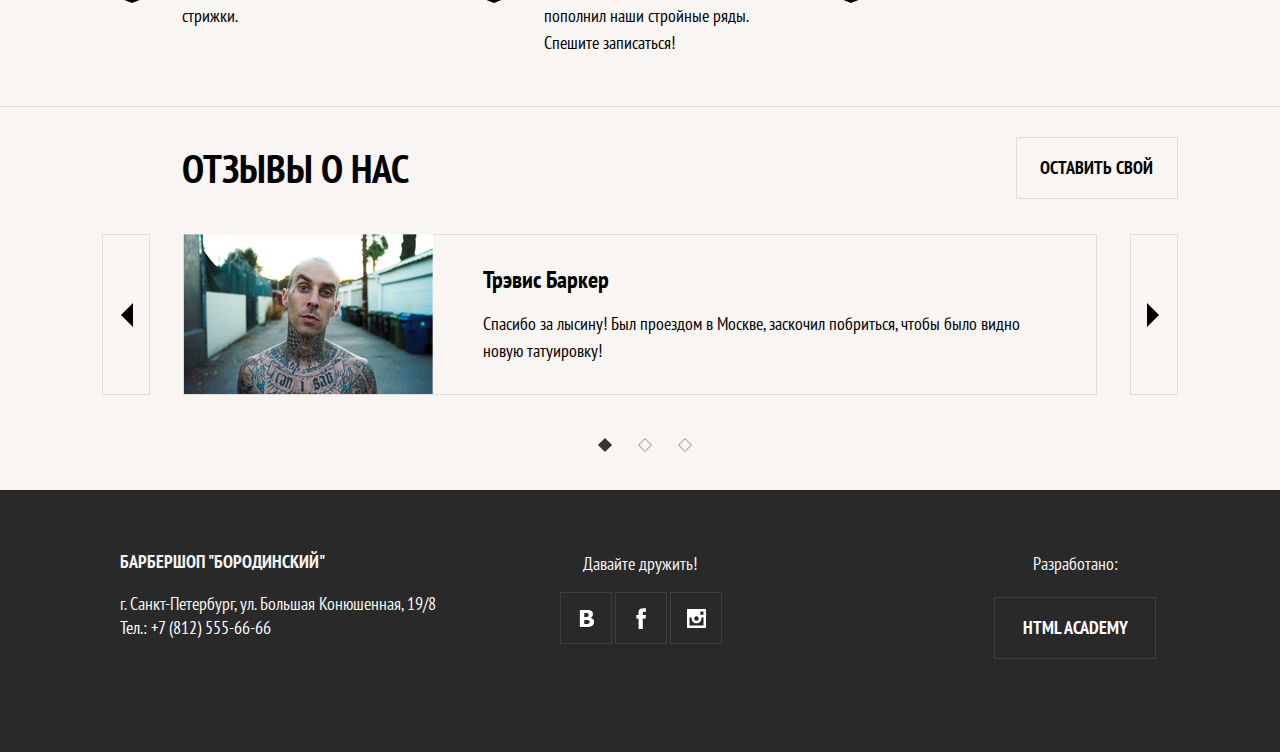
==== commit b4dfffff: "Add footer in index.html" ====
--- a/index.html
+++ b/index.html
@@ -205,7 +205,7 @@
 			<div class="page-footer__contacts contacts">
 				<b class="contacts__title">Барбершоп "Бородинский"</b>
 				<p class="contacts_text">
-					г. Санкт-Петербург, ул. Большая Конюшенная 19/8<br>
+					г. Санкт-Петербург, ул. Большая Конюшенная, 19/8
 					<a href="tel:+78125556666" class="contacts__phone">
 						<span class="contacts__phone-mobile">Тел.:</span> +7 (812) 555-66-66
 					</a>
@@ -215,19 +215,21 @@
 				<b class="social__title">Давайте дружить!</b>
 				<ul class="social__list">
 					<li class="social__item">
-						<a href="#" class="social__link social__link--vkontakte">Мы в Вконтакте</a>
+						<a href="#" class="social__link social__link--vkontakte"><span class="visually-hidden">Мы в Вконтакте</span></a>
 					</li>
 					<li class="social__item">
-						<a href="#" class="social__link social__link--facebook">Мы в Facebook</a>
+						<a href="#" class="social__link social__link--facebook"><span class="visually-hidden">Мы в Facebook</span></a>
 					</li>
 					<li class="social__item">
-						<a href="#" class="social__link social__link--instagram">Мы в Instagram</a>
+						<a href="#" class="social__link social__link--instagram"><span class="visually-hidden">Мы в Instagram</span></a>
 					</li>
 				</ul>
 			</div>
 			<div class="page-footer__copyright copyright">
-				<b class="copyright__text">Разработано:</b>
-				<a href="#" class="button copyright__link">HTML Academy</a>
+				<div class="copyright__block">
+					<b class="copyright__text">Разработано:</b>
+					<a href="#" class="button copyright__link">HTML Academy</a>
+				</div>
 			</div>
 		</div>
 	</footer>
--- a/css/style.css
+++ b/css/style.css
@@ -2,6 +2,7 @@
   font-weight: normal;
   font-family: "PT Sans Narrow";
   font-style: normal;
+  font-display: swap;
   src: url("../fonts/PTSansNarrow.woff2") format("woff2"), url("../fonts/PTSansNarrow.woff") format("woff");
 }
 
@@ -9,6 +10,7 @@
   font-weight: bold;
   font-family: "PT Sans Narrow";
   font-style: normal;
+  font-display: swap;
   src: url("../fonts/PTSansNarrowBold.woff2") format("woff2"), url("../fonts/PTSansNarrowBold.woff") format("woff");
 }
 
@@ -49,6 +51,7 @@
   min-width: 160px;
   font-size: 18px;
   line-height: 24px;
+  font-weight: bold;
   color: #000;
   text-transform: uppercase;
   text-decoration: none;
@@ -1245,6 +1248,9 @@
 }
 
 @media (min-width: 768px) {
+  .reviews::after {
+    border: none;
+  }
   .reviews__wrapper {
     display: -webkit-box;
     display: -ms-flexbox;
@@ -1256,6 +1262,7 @@
     -webkit-box-pack: justify;
         -ms-flex-pack: justify;
             justify-content: space-between;
+    padding-bottom: 50px;
   }
   .reviews__write {
     display: inline-block;
@@ -1349,9 +1356,6 @@
 }
 
 @media (min-width: 1200px) {
-  .reviews::after {
-    border: none;
-  }
   .reviews__wrapper {
     padding-bottom: 45px;
   }
@@ -1388,4 +1392,262 @@
     padding: 0;
   }
 }
+
+.page-footer__wrapper {
+  display: -webkit-box;
+  display: -ms-flexbox;
+  display: flex;
+  -webkit-box-orient: vertical;
+  -webkit-box-direction: normal;
+      -ms-flex-direction: column;
+          flex-direction: column;
+  -webkit-box-align: center;
+      -ms-flex-align: center;
+          align-items: center;
+  margin: 0 auto;
+  padding-top: 70px;
+  text-align: center;
+}
+
+.page-footer__contacts {
+  width: 85%;
+}
+
+.page-footer__social {
+  width: 100%;
+  min-height: 100px;
+}
+
+.page-footer__copyright {
+  width: 85%;
+  padding-top: 35px;
+  padding-bottom: 25px;
+}
+
+.contacts {
+  font-size: 18px;
+  line-height: 24px;
+}
+
+.contacts__title {
+  font-weight: bold;
+}
+
+.contacts__text {
+  margin: 0;
+}
+
+.contacts__phone {
+  display: block;
+  width: 300px;
+  margin: 0 auto;
+  margin-top: 25px;
+  padding: 20px 0;
+  font-weight: bold;
+  color: #ffffff;
+  border: 1px solid #3e3e3e;
+  text-decoration: none;
+}
+
+.contacts__phone:hover {
+  border-color: #545454;
+}
+
+.contacts__phone:active {
+  color: rgba(255, 255, 255, 0.3);
+  background-color: #252525;
+  border-color: #252525;
+}
+
+.contacts__phone-mobile {
+  display: none;
+}
+
+.social__title {
+  display: none;
+}
+
+.social__list {
+  display: -webkit-box;
+  display: -ms-flexbox;
+  display: flex;
+  width: 300px;
+  height: 100px;
+  margin: 0 auto;
+  padding: 0;
+  list-style: none;
+}
+
+.social__item {
+  width: 100px;
+}
+
+.social__link {
+  position: relative;
+}
+
+.social__link::after {
+  content: "";
+  position: absolute;
+  width: 100px;
+  height: 100px;
+  top: 0;
+  left: -50px;
+  background-repeat: no-repeat;
+  background-position: center;
+  border: 1px solid #3e3e3e;
+}
+
+.social__link:hover::after {
+  border-color: #545454;
+}
+
+.social__link:active::after {
+  border-color: #252525;
+  background-color: #252525;
+  opacity: 0.3;
+}
+
+.social__link--vkontakte::after {
+  background-image: url("../img/icon-vk.png");
+}
+
+.social__link--facebook::after {
+  background-image: url("../img/icon-fb.png");
+}
+
+.social__link--instagram::after {
+  background-image: url("../img/icon-in.png");
+}
+
+.copyright__text {
+  display: block;
+  margin-bottom: 20px;
+  font-weight: normal;
+}
+
+.copyright__link {
+  width: 300px;
+  margin: 0 auto;
+  color: #fff;
+  border: 1px solid #3e3e3e;
+}
+
+.copyright__link:hover {
+  border-color: #545454;
+}
+
+.copyright__link:active {
+  color: rgba(255, 255, 255, 0.3);
+  background-color: #252525;
+  border-color: #252525;
+}
+
+@media (min-width: 768px) {
+  .page-footer__wrapper {
+    -webkit-box-orient: horizontal;
+    -webkit-box-direction: normal;
+        -ms-flex-direction: row;
+            flex-direction: row;
+    -ms-flex-wrap: wrap;
+        flex-wrap: wrap;
+    -webkit-box-pack: justify;
+        -ms-flex-pack: justify;
+            justify-content: space-between;
+    padding: 55px 65px;
+  }
+  .page-footer__contacts {
+    width: 60%;
+    -webkit-box-ordinal-group: 2;
+        -ms-flex-order: 1;
+            order: 1;
+  }
+  .page-footer__social {
+    margin-top: 50px;
+    -webkit-box-ordinal-group: 4;
+        -ms-flex-order: 3;
+            order: 3;
+  }
+  .page-footer__copyright {
+    width: auto;
+    padding: 0;
+    -webkit-box-ordinal-group: 3;
+        -ms-flex-order: 2;
+            order: 2;
+  }
+  .contacts {
+    text-align: left;
+  }
+  .contacts__title {
+    text-transform: uppercase;
+  }
+  .contacts__phone {
+    width: auto;
+    margin: 0;
+    padding: 0;
+    border: none;
+    font-weight: normal;
+  }
+  .contacts__phone-mobile {
+    display: inline;
+  }
+  .copyright__link {
+    width: 160px;
+  }
+}
+
+@media (min-width: 1200px) {
+  .page-footer__wrapper {
+    padding: 60px 120px;
+    -webkit-box-align: start;
+        -ms-flex-align: start;
+            align-items: flex-start;
+  }
+  .page-footer__contacts {
+    width: 33.3%;
+    -webkit-box-ordinal-group: 2;
+        -ms-flex-order: 1;
+            order: 1;
+  }
+  .page-footer__social {
+    width: 33.3%;
+    margin-top: 0;
+    -webkit-box-ordinal-group: 3;
+        -ms-flex-order: 2;
+            order: 2;
+  }
+  .page-footer__copyright {
+    width: 33.3%;
+    padding: 0;
+    -webkit-box-ordinal-group: 4;
+        -ms-flex-order: 3;
+            order: 3;
+  }
+  .copyright__block {
+    width: 170px;
+    margin-left: auto;
+  }
+  .social__title {
+    display: block;
+    margin-bottom: 15px;
+    font-weight: normal;
+  }
+  .social__list {
+    -webkit-box-pack: center;
+        -ms-flex-pack: center;
+            justify-content: center;
+  }
+  .social__item {
+    width: 50px;
+    margin-right: 5px;
+  }
+  .social__item:last-child {
+    margin-right: 0;
+  }
+  .social__link::after {
+    width: 50px;
+    height: 50px;
+    left: -25px;
+  }
+}
 /*# sourceMappingURL=style.css.map */